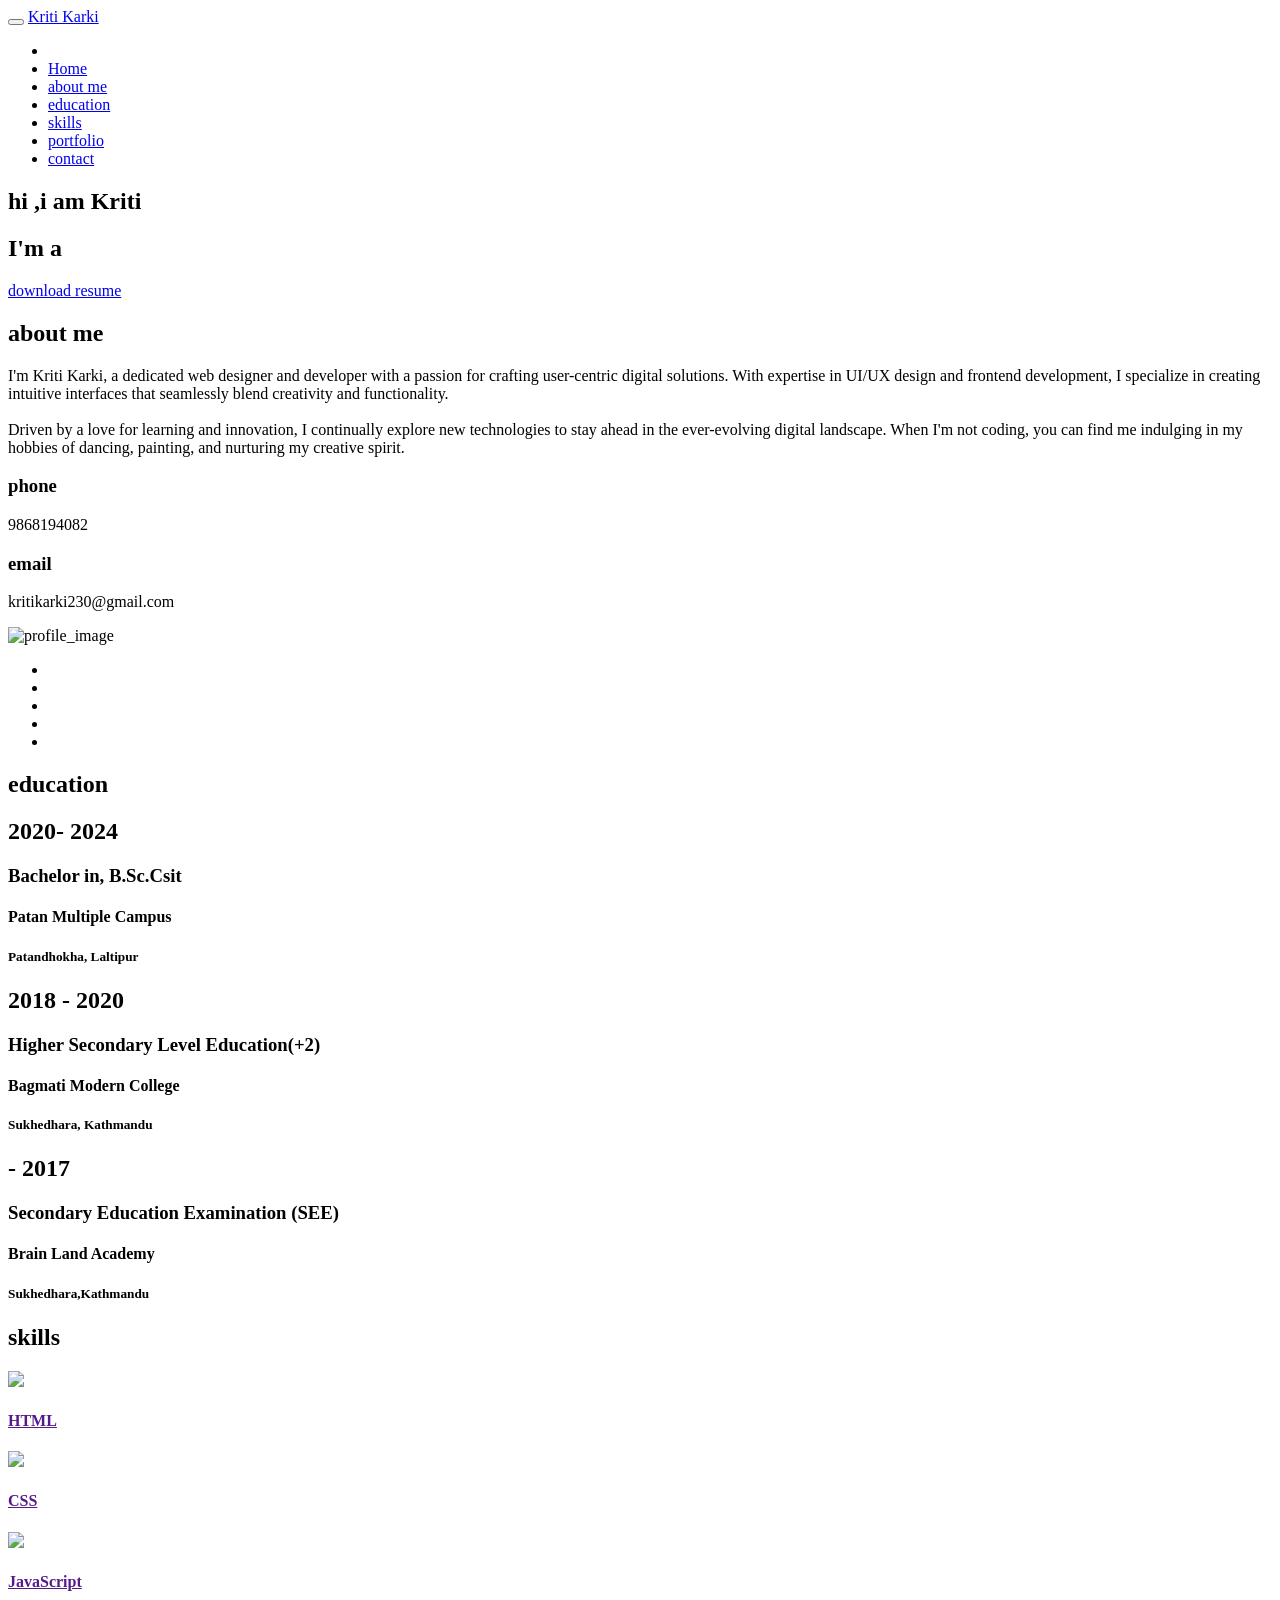
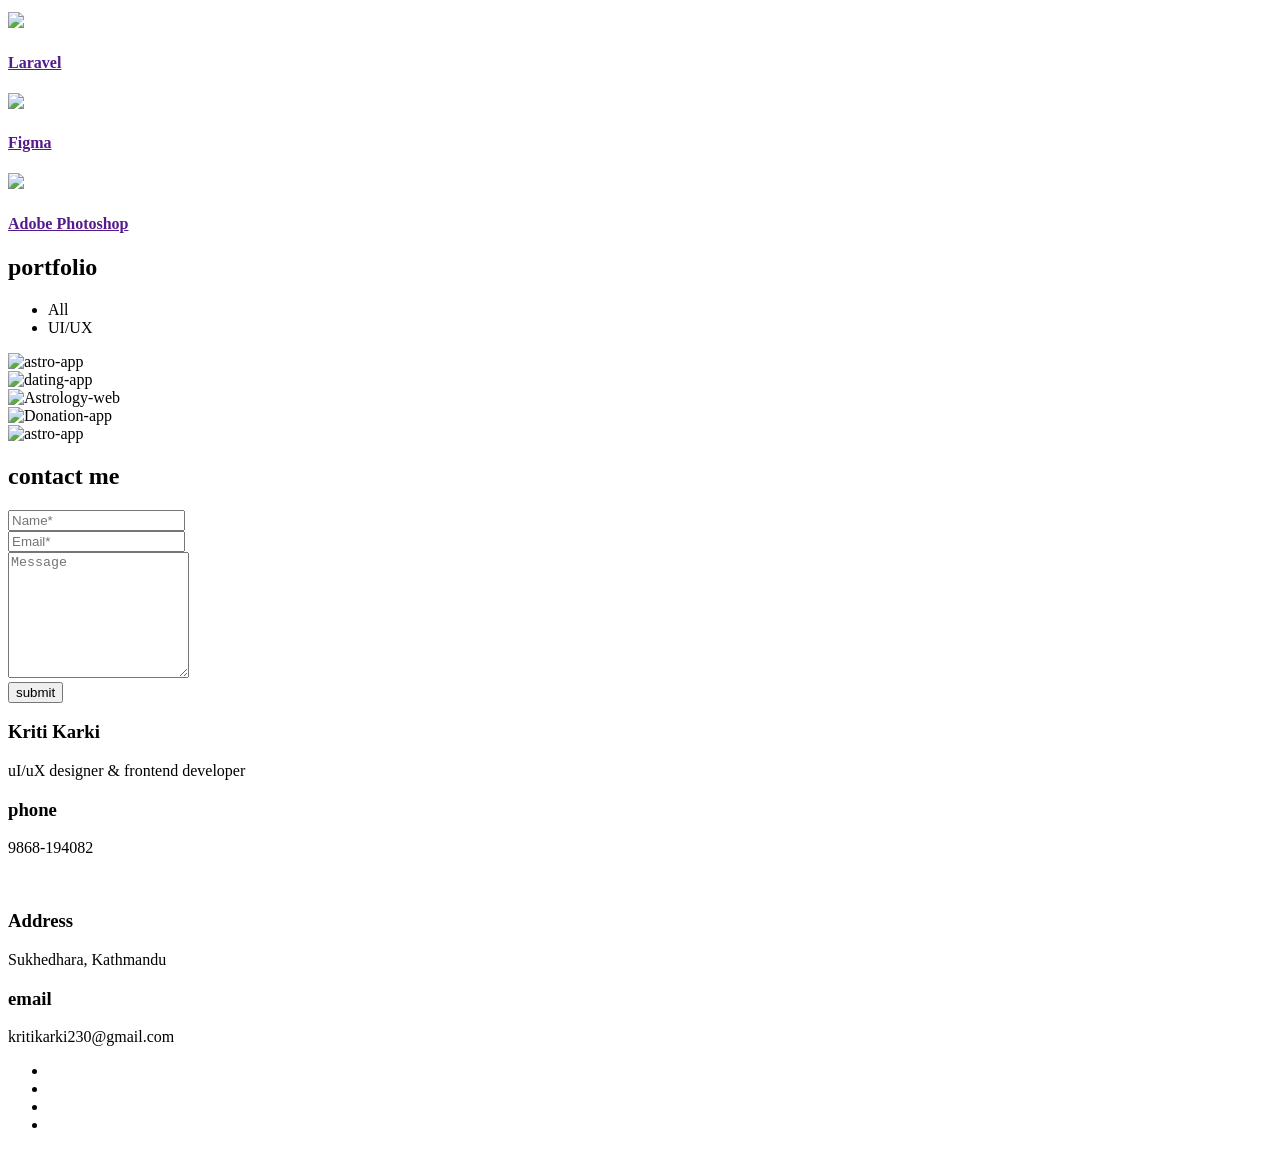
==== index.html @ 60976099 "resume changed" ====
<!doctype html>
<html class="no-js" lang="en">

    <head>
        <!-- meta data -->
        <meta charset="utf-8">
        <meta http-equiv="X-UA-Compatible" content="IE=edge">
        <meta name="viewport" content="width=device-width, initial-scale=1">
        <!-- The above 3 meta tags *must* come first in the head; any other head content must come *after* these tags -->

        <!--font-family-->
		<link href="https://fonts.googleapis.com/css?family=Poppins:100,200,300,400,500,600,700,800,900&amp;subset=devanagari,latin-ext" rel="stylesheet">
        
        <!-- title of site -->
        <title>Porfolio-Kriti</title>

       
        <!--font-awesome.min.css-->
        <link rel="stylesheet" href="assets/css/font-awesome.min.css">

		<!--flat icon css-->
		<link rel="stylesheet" href="assets/css/flaticon.css">

		<!--animate.css-->
        <link rel="stylesheet" href="assets/css/animate.css">

        <!--owl.carousel.css-->
        <link rel="stylesheet" href="assets/css/owl.carousel.min.css">
		<link rel="stylesheet" href="assets/css/owl.theme.default.min.css">
		
        <!--bootstrap.min.css-->
        <link rel="stylesheet" href="assets/css/bootstrap.min.css">
		
		<!-- bootsnav -->
		<link rel="stylesheet" href="assets/css/bootsnav.css" >	
        
        <!--style.css-->
        <link rel="stylesheet" href="assets/css/style.css">
        
        <!--responsive.css-->
        <link rel="stylesheet" href="assets/css/responsive.css">

		<!--lightbox.min.css-->
		<link href="lib/lightbox/css/lightbox.min.css" rel="stylesheet">

		 <!-- Vendor CSS Files -->
		 <link href="assets/vendor/bootstrap/css/bootstrap.min.css" rel="stylesheet">
		 <link href="assets/vendor/bootstrap-icons/bootstrap-icons.css" rel="stylesheet">
		 <link href="assets/vendor/boxicons/css/boxicons.min.css" rel="stylesheet">
		 <link href="assets/vendor/glightbox/css/glightbox.min.css" rel="stylesheet">
		 <link href="assets/vendor/remixicon/remixicon.css" rel="stylesheet">
		 <link href="assets/vendor/swiper/swiper-bundle.min.css" rel="stylesheet">
        
        <!-- HTML5 shim and Respond.js for IE8 support of HTML5 elements and media queries -->
        <!-- WARNING: Respond.js doesn't work if you view the page via file:// -->
		
        <!--[if lt IE 9]>
			<script src="https://oss.maxcdn.com/html5shiv/3.7.3/html5shiv.min.js"></script>
			<script src="https://oss.maxcdn.com/respond/1.4.2/respond.min.js"></script>
        <![endif]-->

    </head>
	
	<body>
		<!--[if lte IE 9]>
            <p class="browserupgrade">You are using an <strong>outdated</strong> browser. Please <a href="https://browsehappy.com/">upgrade your browser</a> to improve your experience and security.</p>
        <![endif]-->
		
		
		<!-- top-area Start -->
		<header class="top-area">
			<div class="header-area">
				<!-- Start Navigation -->
			    <nav class="navbar navbar-default bootsnav navbar-fixed dark no-background">

			        <div class="container">

			            <!-- Start Header Navigation -->
			            <div class="navbar-header">
			                <button type="button" class="navbar-toggle" data-toggle="collapse" data-target="#navbar-menu">
			                    <i class="fa fa-bars"></i>
			                </button>
			                <a class="navbar-brand" href="index.html">Kriti Karki</a>
			            </div><!--/.navbar-header-->
			            <!-- End Header Navigation -->

			            <!-- Collect the nav links, forms, and other content for toggling -->
			            <div class="collapse navbar-collapse menu-ui-design" id="navbar-menu">
			                <ul class="nav navbar-nav navbar-right" data-in="fadeInDown" data-out="fadeOutUp">
			                <li class=" smooth-menu active"></li>
								<li class=" smooth-menu"><a href="#welcome-hero">Home</a></li>
								<li class=" smooth-menu"><a href="#about">about me</a></li>
			                    <li class=" smooth-menu"><a href="#education">education</a></li>
			                   <li class="smooth-menu"><a href="#skills">skills</a></li> 
			                    <li class="smooth-menu"><a href="#portfolio">portfolio</a></li>
			                    <li class="smooth-menu"><a href="#contact">contact</a></li>
			                </ul><!--/.nav -->
			            </div><!-- /.navbar-collapse -->
			        </div><!--/.container-->
			    </nav><!--/nav-->
			    <!-- End Navigation -->
			</div><!--/.header-area-->

		    <div class="clearfix"></div>

		</header><!-- /.top-area-->
		<!-- top-area End -->
	
		<!--welcome-hero start -->
		<section id="welcome-hero" class="welcome-hero">
			<div class="container">
				<div class="row">
					<div class="col-md-12 text-right">
						<div class="header-text">
							<h1>hi ,i am Kriti </h1>
							<h2>I'm a <span class="multiText"></span></h2>
							<a href="assets/download/Kriti CV-DM.pdf" download>download resume</a>
						</div><!--/.header-text-->
					</div><!--/.col-->
				</div><!-- /.row-->
			</div><!-- /.container-->

		</section><!--/.welcome-hero-->
		<!--welcome-hero end -->

		<!--about start -->
		<section id="about" class="about">
			<div class="section-heading text-center">
				<h2>about me</h2>
			</div>
			<div class="container">
				<div class="about-content">
					<div class="row">
						<div class="col-sm-6">
							<div class="single-about-txt">
								<p>
									I'm Kriti Karki, a dedicated web designer and developer with a passion for crafting user-centric digital solutions. With expertise in UI/UX design and frontend development, I specialize in creating intuitive interfaces that seamlessly blend creativity and functionality.<br><br>
									
									Driven by a love for learning and innovation, I continually explore new technologies to stay ahead in the ever-evolving digital landscape. When I'm not coding, you can find me indulging in my hobbies of dancing, painting, and nurturing my creative spirit.<br>
																		
									</p>
																		
								<div class="row">
									<div class="col-sm-4">
										<div class="single-about-add-info">
											<h3>phone</h3>
											<p>9868194082</p>
										</div>
									</div>
									<div class="col-sm-4">
										<div class="single-about-add-info">
											<h3>email</h3>
											<p>kritikarki230@gmail.com</p>
										</div>
									</div>
								</div>
							</div>
						</div>
						<div class="col-sm-offset-1 col-sm-5">
							<div class="single-about-img">
								<img src="assets/images/about/me.jpeg" alt="profile_image">
								<div class="about-list-icon">
									<ul>
										<li>
											<a href="https://www.facebook.com/kriti.karke200" target="_blank">
												<i  class="fa fa-facebook" aria-hidden="true"></i>
											</a>
										</li><!-- / li -->
										
										<li>
											<a href="https://twitter.com/karki14_kriti" target="_blank">
												<i  class="fa fa-twitter" aria-hidden="true"></i>
											</a>
											
										</li><!-- / li -->
										<li>
											<a href="https://www.linkedin.com/in/kriti-karki-2361191ab/" target="_blank">
												<i  class="fa fa-linkedin" aria-hidden="true"></i>
											</a>
										</li><!-- / li -->
										<li>
											<a href="https://www.instagram.com/kritikarki_/" target="_blank">
												<i  class="fa fa-instagram" aria-hidden="true"></i>
											</a>
										</li><!-- / li -->
										<li>
											<a href="https://github.com/kitto2" target="_blank">
												<i  class="fa fa-github" aria-hidden="true"></i>
											</a>
										</li><!-- / li -->
										
										
									</ul><!-- / ul -->
								</div><!-- /.about-list-icon -->

							</div>

						</div>
					</div>
				</div>
			</div>
		</section><!--/.about-->
		<!--about end -->
		
		<!--education start -->
		<section id="education" class="education">
			<div class="section-heading text-center">
				<h2>education</h2>
			</div>
			<div class="container">
				<div class="education-horizontal-timeline">
					<div class="row">
						<div class="col-sm-4">
							<div class="single-horizontal-timeline">
								<div class="experience-time">
									<h2> 2020- 2024</h2>
									<h3>Bachelor in, B.Sc.Csit</h3>
								</div><!--/.experience-time-->
								<div class="timeline-horizontal-border">
									<i class="fa fa-circle" aria-hidden="true"></i>
									<span class="single-timeline-horizontal"></span>
								</div>
								<div class="timeline">
									<div class="timeline-content">
										<h4 class="title">
											Patan Multiple Campus
										</h4>
										<h5>Patandhokha, Laltipur</h5>
									</div><!--/.timeline-content-->
								</div><!--/.timeline-->
							</div>
						</div>
						<div class="col-sm-4">
							<div class="single-horizontal-timeline">
								<div class="experience-time">
									<h2>2018 - 2020</h2>
									<h3>Higher Secondary Level Education(+2)</h3>
								</div><!--/.experience-time-->
								<div class="timeline-horizontal-border">
									<i class="fa fa-circle" aria-hidden="true"></i>
									<span class="single-timeline-horizontal"></span>
								</div>
								<div class="timeline">
									<div class="timeline-content">
										<h4 class="title">
											Bagmati Modern College
										</h4>
										<h5>Sukhedhara, Kathmandu</h5>
									</div><!--/.timeline-content-->
								</div><!--/.timeline-->
							</div>
						</div>
						<div class="col-sm-4">
							<div class="single-horizontal-timeline">
								<div class="experience-time">
									<h2>- 2017</h2>
									<h3>Secondary Education Examination (SEE)</h3>
								</div><!--/.experience-time-->
								<div class="timeline-horizontal-border">
									<i class="fa fa-circle" aria-hidden="true"></i>
									<span class="single-timeline-horizontal spacial-horizontal-line
									"></span>
								</div>
								<div class="timeline">
									<div class="timeline-content">
										<h4 class="title">
											Brain Land Academy
										</h4>
										<h5>Sukhedhara,Kathmandu</h5>
									</div><!--/.timeline-content-->
								</div><!--/.timeline-->
							</div>
						</div>
					</div>
				</div>
			</div>

		</section><!--/.education-->
		<!--education end -->
		
		<!-- ======= Skills Section ======= -->
		<section id="skills" class="skills">
			<div class="skill-content">
				<div class="section-heading text-center">
					<h2>skills</h2>
				</div>
				<div class="container">
					<div class="row">
						<div class="col-lg-4 col-md-6 d-flex align-items-stretch">
							<div class="icon-box">
							  <div class="icon"><i><img src="assets/images/skills/html.svg"></i></div>
							  <h4><a href="">HTML</a></h4>
							</div>
						  </div>

						  <div class="col-lg-4 col-md-6 d-flex align-items-stretch mt-4 mt-md-0">
							<div class="icon-box">
							  <div class="icon"><i><img src="assets/images/skills/css.svg"></i></div>
							  <h4><a href="">CSS</a></h4>
							</div>
						  </div>
				  
						  <div class="col-lg-4 col-md-6 d-flex align-items-stretch mt-4 mt-lg-0">
							<div class="icon-box">
							  <div class="icon"><i><img src="assets/images/skills/javascript.jpg"></i></div>
							  <h4><a href="">JavaScript</a></h4>
							</div>
						  </div>
				  
						  <div class="col-lg-4 col-md-6 d-flex align-items-stretch mt-4">
							<div class="icon-box">
							  <div class="icon"><i><img src="assets/images/skills/laravel.svg"></i></div>
							  <h4><a href="">Laravel</a></h4>
							</div>
						  </div>
				  
						  <div class="col-lg-4 col-md-6 d-flex align-items-stretch mt-4">
							<div class="icon-box">
							  <div class="icon"><i><img src="assets/images/skills/figma.svg"></i></div>
							  <h4><a href="">Figma</a></h4>
							</div>
						  </div>
				  
						  <div class="col-lg-4 col-md-6 d-flex align-items-stretch mt-4">
							<div class="icon-box">
							  <div class="icon"><i><img src="assets/images/skills/photoshop.svg"></i></div>
							  <h4><a href="">Adobe Photoshop</a></h4>
							</div>
						  </div>
					</div>
				</div>
			</div>
		</section> <!-- End Skills Section -->

	<!--portfolio start just try-->
	<section id="portfolio" class="portfolio">
		<div class="portfolio" id="portfolio">
			<div class="section-heading text-center">
				<h2>portfolio</h2>
			</div>
			<div class="container">
				<div class="portfolio-content" >
					<div class="row">
						<div class="col-4">
							<ul id="portfolio-filter">
								<li data-filter="*" class="filter-active">All</li>
								<li data-filter=".filter-1">UI/UX</li>
								<!--<li data-filter=".filter-2">Laravel</li>-->
							</ul>
						</div>	
				</div>
				
				<div class="row g-4 portfolio-container wow fadeInUp" data-wow-delay="0.1s" >

					<div class="col-lg-4 col-md-6 col-sm-12 portfolio-item filter-1 wow fadeInUp" data-wow-delay="0.4s">
						<div class="portfolio-image ">
							<img class="img-fluid" src="assets/images/portfolio/app-design/brandonnect/Cover.png" alt="astro-app">
							<div class="portfolio-btn">
								<a class="btn btn-lg-square btn-outline-secondary border-2 mx-1" href="brandconnect.html" ><i class="fa fa-eye"></i></a>
								<a  href="assets/images/portfolio/app-design/astro/splah.png" data-lightbox="realstate"></a>
								<a  href="assets/images/portfolio/app-design/astro/onboard.png" data-lightbox="realstate"></a>
								<a  href="assets/images/portfolio/app-design/astro/Profile setup-4.png" data-lightbox="realstate"></a>
								<a  href="assets/images/portfolio/app-design/astro/home tab.png" data-lightbox="realstate"></a>
								<a  href="assets/images/portfolio/app-design/astro/zodiac horoscope.png" data-lightbox="realstate"></a>
								<a  href="assets/images/portfolio/app-design/astro/Calender.png" data-lightbox="realstate"></a>
								<a  href="assets/images/portfolio/app-design/astro/Calender-detail.png" data-lightbox="realstate"></a>
								<a  href="assets/images/portfolio/app-design/astro/Panchang.png" data-lightbox="realstate"></a>
								<!--<a class="btn btn-lg-square btn-outline-secondary border-2 mx-1" href="https://www.figma.com/proto/j9XN8cm03V19oBM96EqGcS/astrological-app?page-id=2%3A14&node-id=2-33&viewport=375%2C357%2C0.21&t=ZEq2UW6I7ojwJXKE-1&scaling=scale-down&content-scaling=fixed&starting-point-node-id=2%3A33" target="_blank"><i class="fa fa-link"></i></a>-->
							</div>
						</div>
                    </div>
				
					<div class="col-lg-4 col-md-6 col-sm-12 portfolio-item filter-1 wow fadeInUp" data-wow-delay="0.4s">
						<div class="portfolio-image ">
							<img class="img-fluid" src="assets/images/portfolio/app-design/dating app/cover1png.png" alt="dating-app">
							<div class="portfolio-btn">
								<a class="btn btn-lg-square btn-outline-secondary border-2 mx-1" href="datingapp.html"><i class="fa fa-eye"></i></a>
								<a  href="assets/images/portfolio/app-design/dating app/Splash screen.png" data-lightbox="realstate"></a>
								<a  href="assets/images/portfolio/app-design/dating app/Login screen.png" data-lightbox="realstate"></a>
								<a  href="assets/images/portfolio/app-design/dating app/Sign up screen.png" data-lightbox="realstate"></a>
								<a  href="assets/images/portfolio/app-design/dating app/Profile setup-1.png" data-lightbox="realstate"></a>
								<a  href="assets/images/portfolio/app-design/dating app/Profile setup-2.png" data-lightbox="realstate"></a>
								<a  href="assets/images/portfolio/app-design/dating app/Profile setup-3.png.png" data-lightbox="realstate"></a>
								<a  href="assets/images/portfolio/app-design/dating app/browsing tab.jpg" data-lightbox="realstate"></a>
								<a  href="assets/images/portfolio/app-design/dating app/Chat screen-keyboard.png" data-lightbox="realstate"></a>
								<!--<a class="btn btn-lg-square btn-outline-secondary border-2 mx-1" href="https://www.figma.com/proto/TYTRnKd5uTjmKdPskWGAf4/Dating-app?page-id=28%3A238&node-id=311-2143&viewport=-941%2C502%2C0.15&t=Rq4NddXMnp4YpUAz-1&scaling=contain&content-scaling=fixed" target="_blank"><i class="fa fa-link"></i></a>-->
							</div>
						</div>
                    </div>


					<div class="col-lg-4 col-md-6 col-sm-12 portfolio-item filter-1 wow fadeInUp" data-wow-delay="0.4s">
						<div class="portfolio-image ">
							<img class="img-fluid" src="assets/images/portfolio/web-design/portfolio-lists/Untitled design (1).png" alt="Astrology-web">
							<div class="portfolio-btn">
								<a class="btn btn-lg-square btn-outline-secondary border-2 mx-1" href="project.html" ><i class="fa fa-eye"></i></a>
								<a  href="assets/images/portfolio/web-design/portfolio-lists/landing page.png" data-lightbox="Astrology-web"></a>
								<a  href="assets/images/portfolio/web-design/portfolio-lists/Horoscope-page-2.png" data-lightbox="Astrology-web"></a>
								<a  href="assets/images/portfolio/web-design/portfolio-lists/services.png" data-lightbox="Astrology-web"></a>
								<a  href="assets/images/portfolio/web-design/portfolio-lists/shop page.png" data-lightbox="Astrology-web"></a>
								<a  href="assets/images/portfolio/web-design/portfolio-lists/Product page.png" data-lightbox="Astrology-web"></a>
								<a  href="assets/images/portfolio/web-design/portfolio-lists/Cart Page.png" data-lightbox="Astrology-web"></a>
								<a  href="assets/images/portfolio/web-design/portfolio-lists/Blogs.png" data-lightbox="Astrology-web"></a>
								<a  href="assets/images/portfolio/web-design/portfolio-lists/News.png" data-lightbox="Astrology-web"></a>
								<!--<a class="btn btn-lg-square btn-outline-secondary border-2 mx-1" href="https://www.figma.com/proto/hg9RDdio9NRvfaBPPbGXGD/Jyotish-Punja?page-id=0%3A1&node-id=1212-2403&viewport=955%2C260%2C0.08&t=8Anp4HMqwHUhiCMI-1&scaling=contain&content-scaling=fixed&starting-point-node-id=1212%3A2403" target="_blank"><i class="fa fa-link"></i></a>-->
							</div>
						</div>
                    </div>
					

                    <div class="col-lg-4 col-md-6 col-sm-12 portfolio-item filter-1 wow fadeInUp" data-wow-delay="0.2s">
                        <div class="portfolio-image ">
							<img class="img-fluid" src="assets/images/portfolio/app-design/donorconect/donorconnect.jpg" alt="Donation-app">
							<div class="portfolio-btn">
								<a class="btn btn-lg-square btn-outline-secondary border-2 mx-1" href="donorconnect.html" ><i class="fa fa-eye"></i></a>
								<a  href="assets/images/portfolio/app-design/donorconect/Homepage.jpg" data-lightbox="donorconnect"></a>
								<a  href="assets/images/portfolio/app-design/donorconect/post-view.jpg" data-lightbox="donorconnect"></a>
								<a  href="assets/images/portfolio/app-design/donorconect/post details-section.jpg" data-lightbox="donorconnect"></a>
								<a  href="assets/images/portfolio/app-design/donorconect/profile.jpg" data-lightbox="donorconnect"></a>
								<a  href="assets/images/portfolio/app-design/donorconect/Qr section.jpg" data-lightbox="donorconnect"></a>
								<!--<a class="btn btn-lg-square btn-outline-secondary border-2 mx-1" href="https://www.figma.com/file/ahgLdkXo7X4mBP9PGPaMhp/DonorConnect?type=design&node-id=0-1&mode=design&t=Ic9euc0ISL42uBHk-0" target="_blank"><i class="fa fa-link"></i></a>-->
							</div>
						</div>
                    </div>



					<div class="col-lg-4 col-md-6 col-sm-12 portfolio-item filter-1 wow fadeInUp" data-wow-delay="0.4s">
						<div class="portfolio-image ">
							<img class="img-fluid" src="assets/images/portfolio/app-design/fms/cover.png" alt="astro-app">
							<div class="portfolio-btn">
								<a class="btn btn-lg-square btn-outline-secondary border-2 mx-1" href="fms.html" ><i class="fa fa-eye"></i></a>
								<a  href="assets/images/portfolio/app-design/fms/Login (admin).png" data-lightbox="realstate"></a>
								<a  href="assets/images/portfolio/app-design/fms/dashboard-loan(if).png" data-lightbox="realstate"></a>
								<a  href="assets/images/portfolio/app-design/fms/Document type(Pers).png" data-lightbox="realstate"></a>
								<a  href="assets/images/portfolio/app-design/fms/Loans.png" data-lightbox="realstate"></a>
								<a  href="assets/images/portfolio/app-design/fms/Statement.png" data-lightbox="realstate"></a>
								<a  href="assets/images/portfolio/app-design/fms/Transaction.png" data-lightbox="realstate"></a>
								<a  href="assets/images/portfolio/app-design/fms/User.png" data-lightbox="realstate"></a>
								<a  href="assets/images/portfolio/app-design/fms/Add Deposit plan.png" data-lightbox="realstate"></a>
								<!--<a class="btn btn-lg-square btn-outline-secondary border-2 mx-1" href="https://www.figma.com/proto/n2cMA86vdFMVMMskpuZdwx/FMS-COl?page-id=0%3A1&node-id=1-5461&viewport=2354%2C-1125%2C0.07&t=qCT6soj7TDg4FgXU-1&scaling=min-zoom&content-scaling=fixed&starting-point-node-id=1%3A5461" target="_blank"><i class="fa fa-link"></i></a>-->
							</div>
						</div>
                    </div>

                

				
                <!--   <div class="col-lg-4 col-md-6 col-sm-12 portfolio-item filter-2 wow fadeInUp mt-4" data-wow-delay="0.6s">
						<div class="portfolio-image ">
							<img class="img-fluid" src="assets/images/portfolio/app-design/donorconect/donor-connect.jpg" alt="">
							<div class="portfolio-btn">
								<a class="btn btn-lg-square btn-outline-secondary border-2 mx-1" href="assets/images/portfolio/app-design/donorconect/donor-connect.jpg" data-lightbox="donor-connect"><i class="fa fa-eye"></i></a>
								<a class="btn btn-lg-square btn-outline-secondary border-2 mx-1" href="" target="_blank"><i class="fa fa-link"></i></a>
							</div>
						</div>
                    </div>  -->
                 
                </div>


			</div>
		</div>
	</section>
	<!-- Portfolio End just try -->



		<!--contact start -->
		<section id="contact" class="contact">
			<div class="section-heading text-center">
				<h2>contact me</h2>
			</div>
			<div class="container">
				<div class="contact-content">
					<div class="row">
						<div class="col-md-offset-1 col-md-5 col-sm-6">
							<div class="single-contact-box">
								<div class="contact-form">
									<form action="https://api.web3forms.com/submit" method="POST">
										<div class="row">
											<input type="hidden" name="access_key" value="26706d6d-0d0f-483e-8d2b-364f5d71d2e5">
											<div class="col-sm-6 col-xs-12">
												<div class="form-group">
												  <input type="text" class="form-control" id="name" placeholder="Name*" name="name">
												</div><!--/.form-group-->
											</div><!--/.col-->
											<div class="col-sm-6 col-xs-12">
												<div class="form-group">
													<input type="email" class="form-control" id="email" placeholder="Email*" name="email" required>
												</div><!--/.form-group-->
											</div><!--/.col-->
										</div><!--/.row-->
										<div class="row">
											<div class="col-sm-12">
												<div class="form-group">
													<textarea  class="form-control" rows="8" id="comment" placeholder="Message" name="message" required ></textarea>
												</div><!--/.form-group-->
											</div><!--/.col-->
										</div><!--/.row-->
										<div class="row">
											<div class="col-sm-12">
												<div class="single-contact-btn">
													<button type="submit">submit</button>
												</div><!--/.single-single-contact-btn-->
											</div><!--/.col-->
										</div><!--/.row-->
									</form><!--/form-->
								</div><!--/.contact-form-->
							</div><!--/.single-contact-box-->
						</div><!--/.col-->
						<div class="col-md-offset-1 col-md-5 col-sm-6">
							<div class="single-contact-box">
								<div class="contact-adress">
									<div class="contact-add-head">
										<h3>Kriti Karki</h3>
										<p>uI/uX designer & frontend developer</p>
									</div>
									<div class="contact-add-info">
										<div class="single-contact-add-info">
											<h3>phone</h3>
											<p>9868-194082</p><br>
											<h3>Address</h3>
											<p>Sukhedhara, Kathmandu</p>
										</div>
										<div class="single-contact-add-info">
											<h3>email</h3>
											<p>kritikarki230@gmail.com</p>
										</div>
									</div>
								</div><!--/.contact-adress-->
								<div class="hm-foot-icon">
									<ul>
										<li><a href="https://www.facebook.com/kriti.karke200" target="_blank"><i class="fa fa-facebook"></i></a></li><!--/li-->
										<li><a href="https://twitter.com/karki14_kriti" target="_blank"><i class="fa fa-twitter"></i></a></li><!--/li-->
										<li><a href="https://www.linkedin.com/in/kriti-karki-2361191ab/" target="_blank"><i class="fa fa-linkedin"></i></a></li><!--/li-->
										<li><a href="https://www.instagram.com/kritikarki_/" target="_blank"><i class="fa fa-instagram"></i></a></li><!--/li-->
									</ul><!--/ul-->
								</div><!--/.hm-foot-icon-->
							</div><!--/.single-contact-box-->
						</div><!--/.col-->
					</div><!--/.row-->
				</div><!--/.contact-content-->
			</div><!--/.container-->

		</section><!--/.contact-->
		<!--contact end -->

			<div id="scroll-Top">
				<div class="return-to-top">
					<i class="fa fa-angle-up " id="scroll-top" ></i>
				</div>
				
			</div><!--/.scroll-Top-->

		<script src="assets/js/jquery.js"></script>
        
        <!--modernizr.min.js-->
        <script src="https://cdnjs.cloudflare.com/ajax/libs/modernizr/2.8.3/modernizr.min.js"></script>
		
		<!--bootstrap.min.js-->
        <script src="assets/js/bootstrap.min.js"></script>
		
		<!-- bootsnav js -->
		<script src="assets/js/bootsnav.js"></script>
		
		<!-- jquery.sticky.js -->
		<script src="assets/js/jquery.sticky.js"></script>
		
		<!-- for progress bar start-->

		<!-- progressbar js -->
		<script src="assets/js/progressbar.js"></script>

		<!-- appear js -->
		<script src="assets/js/jquery.appear.js"></script>

		<!-- for progress bar end -->

		<!--owl.carousel.js-->
        <script src="assets/js/owl.carousel.min.js"></script>


		<script src="https://cdnjs.cloudflare.com/ajax/libs/jquery-easing/1.4.1/jquery.easing.min.js"></script>
		
        
        <!--Custom JS-->
        <script src="assets/js/custom.js"></script>

		<!-- JavaScript Libraries -->
		<script src="lib/isotope/isotope.pkgd.min.js"></script>
		<script src="lib/lightbox/js/lightbox.min.js"></script>
		<!--typejs libraries-->
		<script src="https://unpkg.com/typed.js@2.1.0/dist/typed.umd.js"></script>

		<!--send emai-->


    </body>
	
</html>
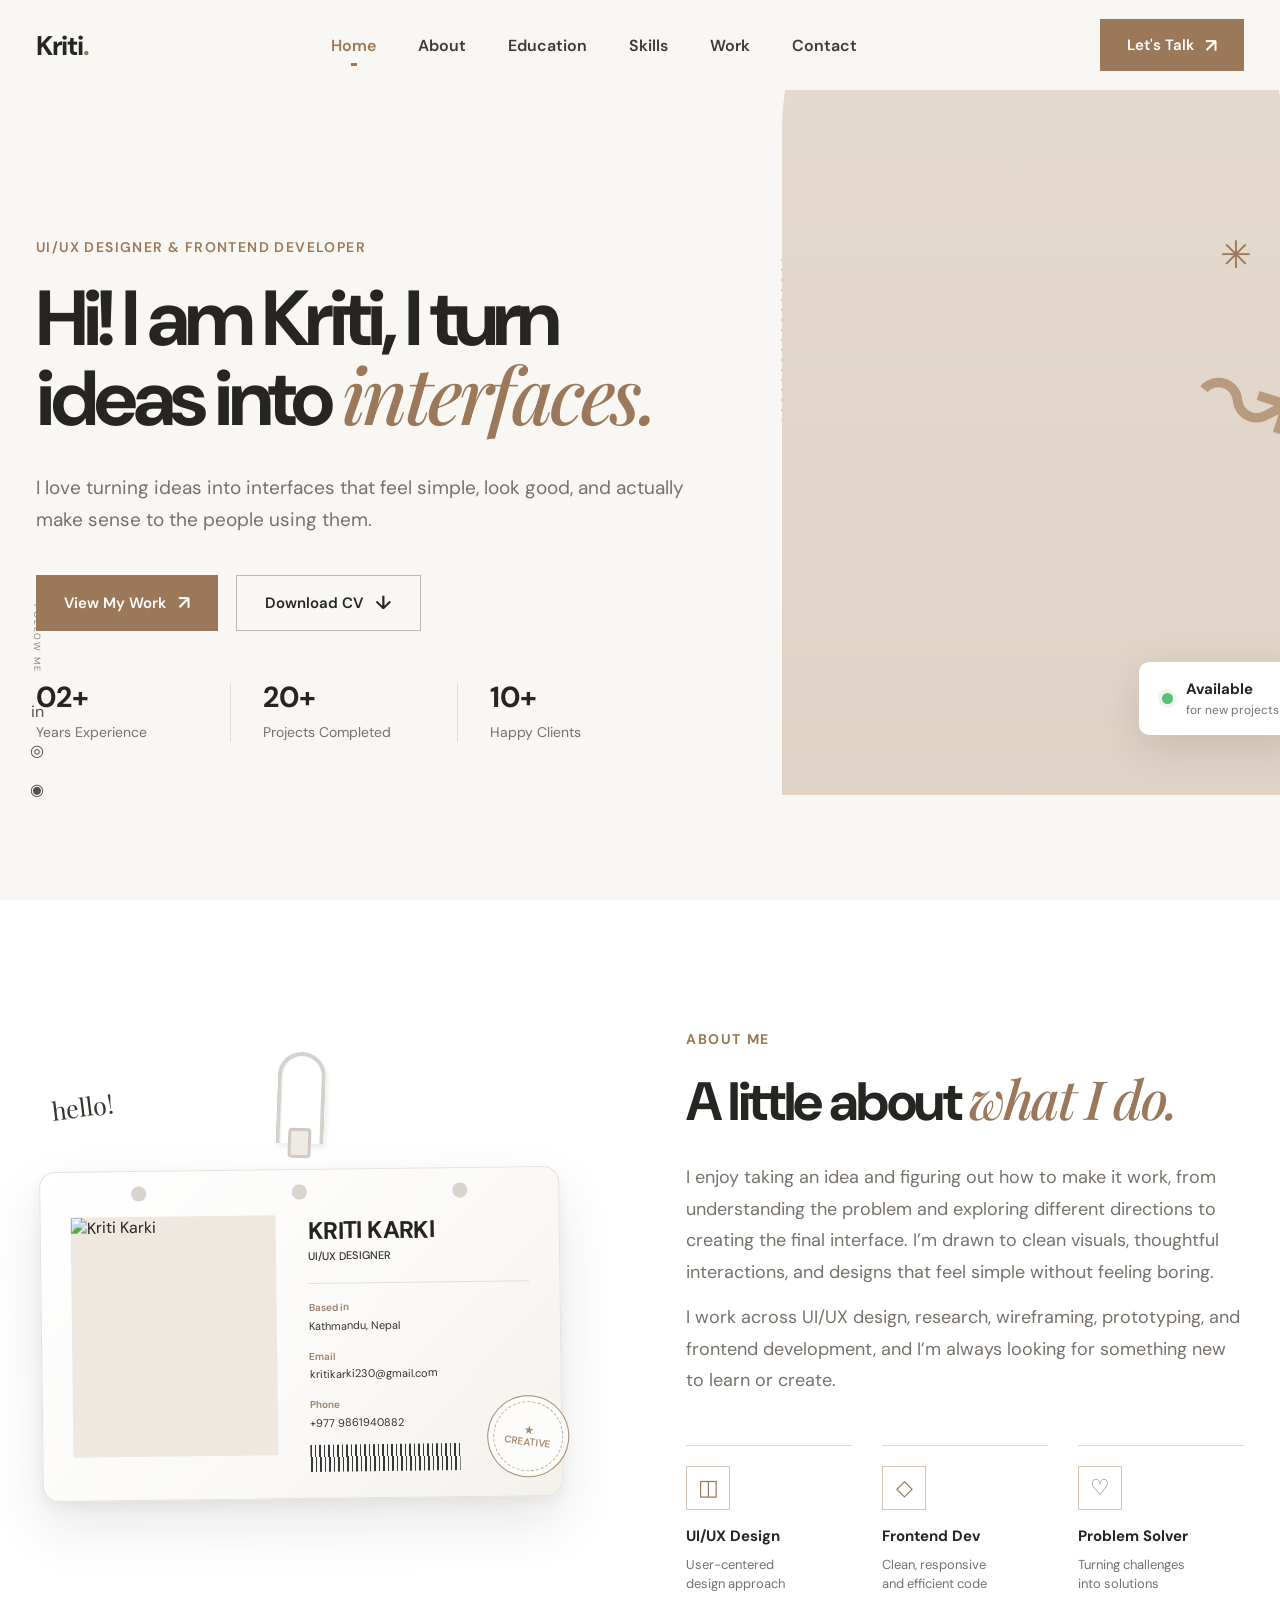
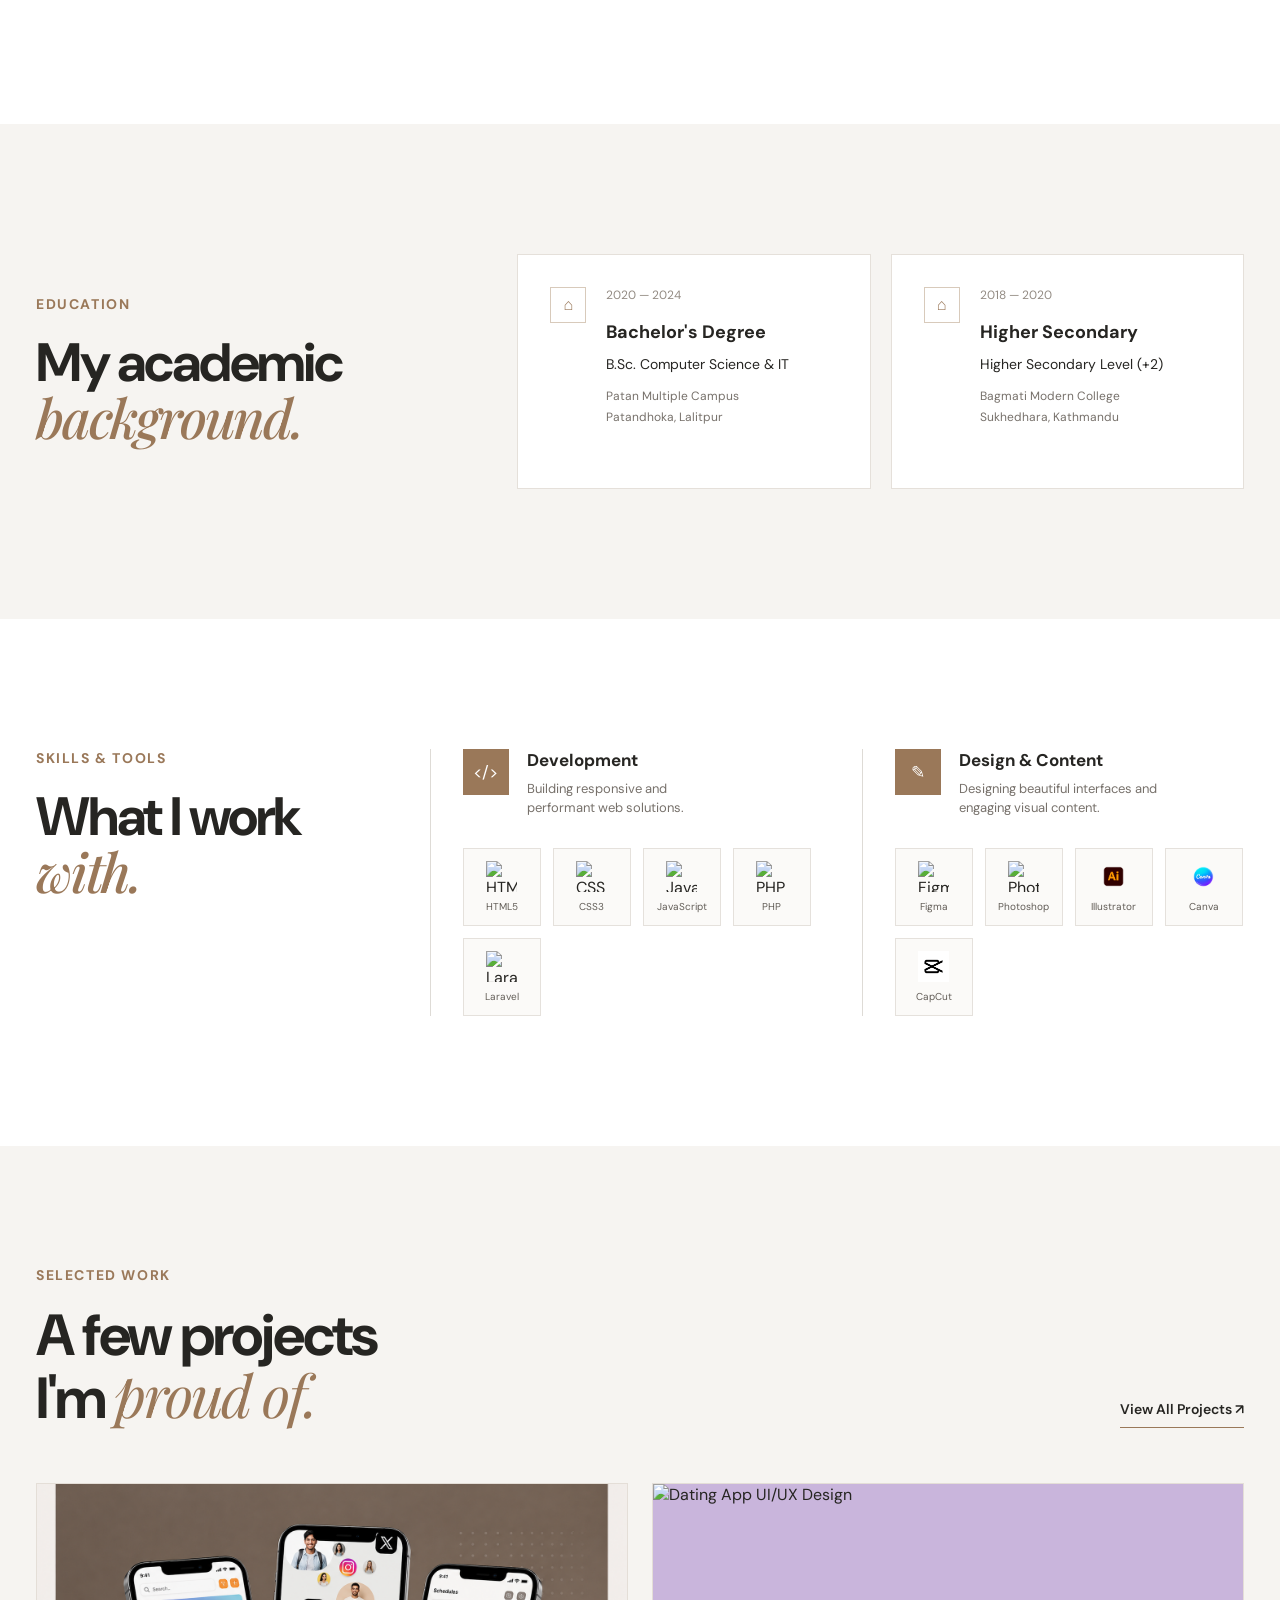
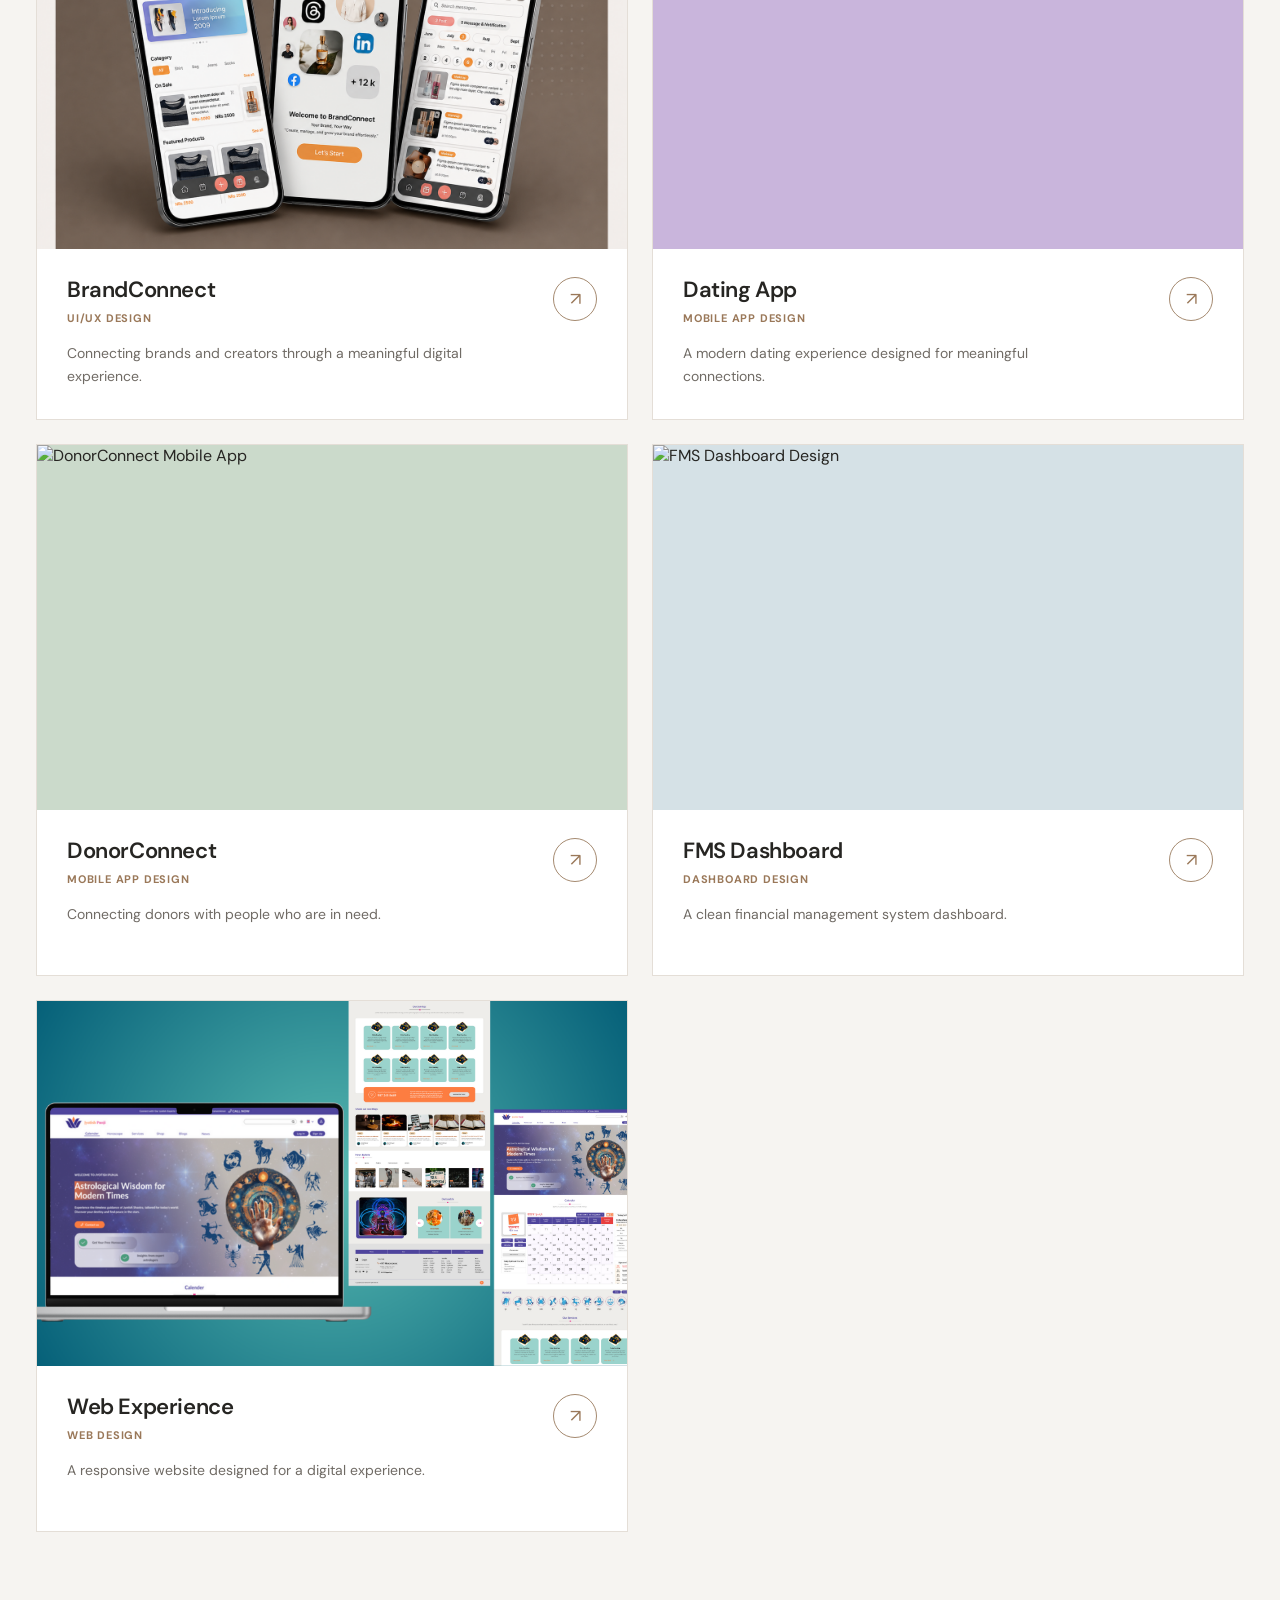
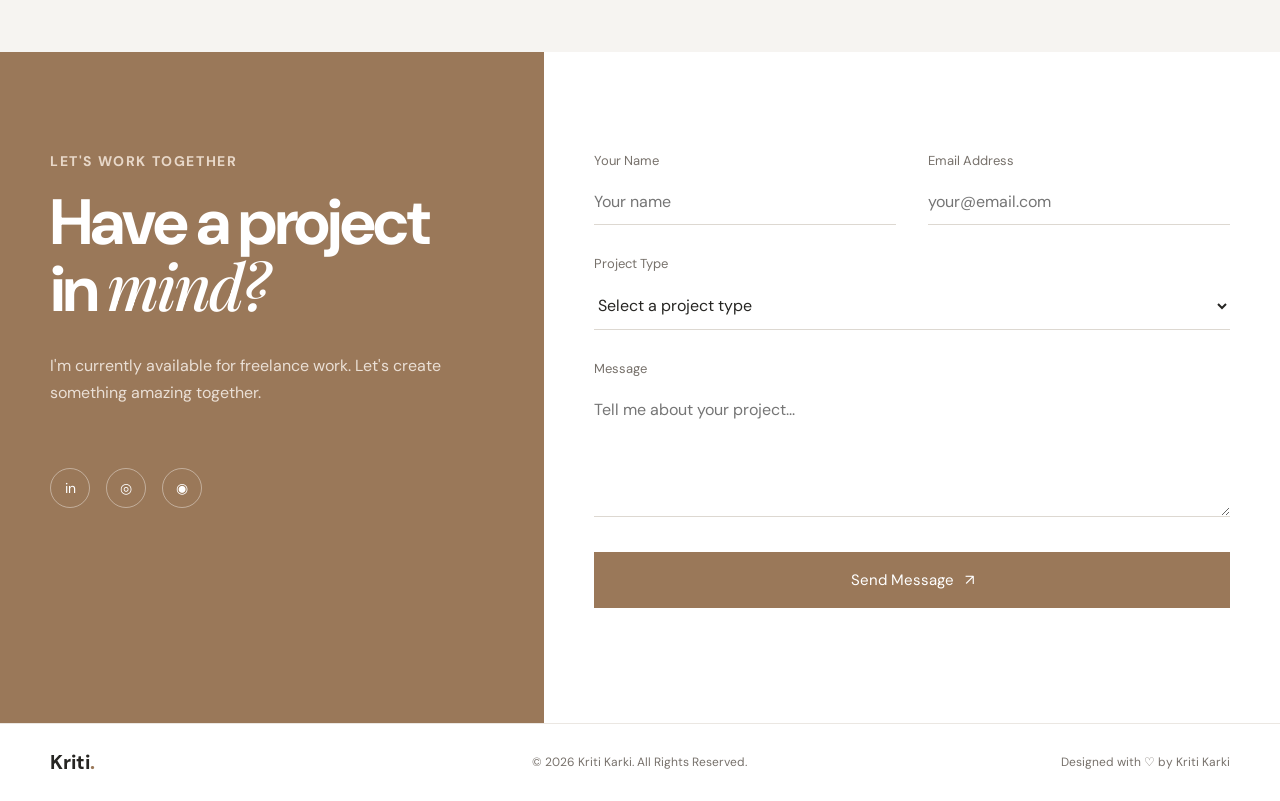
==== commit c4054467: "portfolio updated" ====
--- a/index.html
+++ b/index.html
@@ -1,601 +1,1243 @@
-<!doctype html>
-<html class="no-js" lang="en">
-
-    <head>
-        <!-- meta data -->
-        <meta charset="utf-8">
-        <meta http-equiv="X-UA-Compatible" content="IE=edge">
-        <meta name="viewport" content="width=device-width, initial-scale=1">
-        <!-- The above 3 meta tags *must* come first in the head; any other head content must come *after* these tags -->
-
-        <!--font-family-->
-		<link href="https://fonts.googleapis.com/css?family=Poppins:100,200,300,400,500,600,700,800,900&amp;subset=devanagari,latin-ext" rel="stylesheet">
-        
-        <!-- title of site -->
-        <title>Porfolio-Kriti</title>
-
-       
-        <!--font-awesome.min.css-->
-        <link rel="stylesheet" href="assets/css/font-awesome.min.css">
-
-		<!--flat icon css-->
-		<link rel="stylesheet" href="assets/css/flaticon.css">
-
-		<!--animate.css-->
-        <link rel="stylesheet" href="assets/css/animate.css">
-
-        <!--owl.carousel.css-->
-        <link rel="stylesheet" href="assets/css/owl.carousel.min.css">
-		<link rel="stylesheet" href="assets/css/owl.theme.default.min.css">
-		
-        <!--bootstrap.min.css-->
-        <link rel="stylesheet" href="assets/css/bootstrap.min.css">
-		
-		<!-- bootsnav -->
-		<link rel="stylesheet" href="assets/css/bootsnav.css" >	
-        
-        <!--style.css-->
-        <link rel="stylesheet" href="assets/css/style.css">
-        
-        <!--responsive.css-->
-        <link rel="stylesheet" href="assets/css/responsive.css">
-
-		<!--lightbox.min.css-->
-		<link href="lib/lightbox/css/lightbox.min.css" rel="stylesheet">
-
-		 <!-- Vendor CSS Files -->
-		 <link href="assets/vendor/bootstrap/css/bootstrap.min.css" rel="stylesheet">
-		 <link href="assets/vendor/bootstrap-icons/bootstrap-icons.css" rel="stylesheet">
-		 <link href="assets/vendor/boxicons/css/boxicons.min.css" rel="stylesheet">
-		 <link href="assets/vendor/glightbox/css/glightbox.min.css" rel="stylesheet">
-		 <link href="assets/vendor/remixicon/remixicon.css" rel="stylesheet">
-		 <link href="assets/vendor/swiper/swiper-bundle.min.css" rel="stylesheet">
-        
-        <!-- HTML5 shim and Respond.js for IE8 support of HTML5 elements and media queries -->
-        <!-- WARNING: Respond.js doesn't work if you view the page via file:// -->
-		
-        <!--[if lt IE 9]>
-			<script src="https://oss.maxcdn.com/html5shiv/3.7.3/html5shiv.min.js"></script>
-			<script src="https://oss.maxcdn.com/respond/1.4.2/respond.min.js"></script>
-        <![endif]-->
-
-    </head>
-	
-	<body>
-		<!--[if lte IE 9]>
-            <p class="browserupgrade">You are using an <strong>outdated</strong> browser. Please <a href="https://browsehappy.com/">upgrade your browser</a> to improve your experience and security.</p>
-        <![endif]-->
-		
-		
-		<!-- top-area Start -->
-		<header class="top-area">
-			<div class="header-area">
-				<!-- Start Navigation -->
-			    <nav class="navbar navbar-default bootsnav navbar-fixed dark no-background">
-
-			        <div class="container">
-
-			            <!-- Start Header Navigation -->
-			            <div class="navbar-header">
-			                <button type="button" class="navbar-toggle" data-toggle="collapse" data-target="#navbar-menu">
-			                    <i class="fa fa-bars"></i>
-			                </button>
-			                <a class="navbar-brand" href="index.html">Kriti Karki</a>
-			            </div><!--/.navbar-header-->
-			            <!-- End Header Navigation -->
-
-			            <!-- Collect the nav links, forms, and other content for toggling -->
-			            <div class="collapse navbar-collapse menu-ui-design" id="navbar-menu">
-			                <ul class="nav navbar-nav navbar-right" data-in="fadeInDown" data-out="fadeOutUp">
-			                <li class=" smooth-menu active"></li>
-								<li class=" smooth-menu"><a href="#welcome-hero">Home</a></li>
-								<li class=" smooth-menu"><a href="#about">about me</a></li>
-			                    <li class=" smooth-menu"><a href="#education">education</a></li>
-			                   <li class="smooth-menu"><a href="#skills">skills</a></li> 
-			                    <li class="smooth-menu"><a href="#portfolio">portfolio</a></li>
-			                    <li class="smooth-menu"><a href="#contact">contact</a></li>
-			                </ul><!--/.nav -->
-			            </div><!-- /.navbar-collapse -->
-			        </div><!--/.container-->
-			    </nav><!--/nav-->
-			    <!-- End Navigation -->
-			</div><!--/.header-area-->
-
-		    <div class="clearfix"></div>
-
-		</header><!-- /.top-area-->
-		<!-- top-area End -->
-	
-		<!--welcome-hero start -->
-		<section id="welcome-hero" class="welcome-hero">
-			<div class="container">
-				<div class="row">
-					<div class="col-md-12 text-right">
-						<div class="header-text">
-							<h1>hi ,i am Kriti </h1>
-							<h2>I'm a <span class="multiText"></span></h2>
-							<a href="assets/download/Kriti CV-DM.pdf" download>download resume</a>
-						</div><!--/.header-text-->
-					</div><!--/.col-->
-				</div><!-- /.row-->
-			</div><!-- /.container-->
-
-		</section><!--/.welcome-hero-->
-		<!--welcome-hero end -->
-
-		<!--about start -->
-		<section id="about" class="about">
-			<div class="section-heading text-center">
-				<h2>about me</h2>
-			</div>
-			<div class="container">
-				<div class="about-content">
-					<div class="row">
-						<div class="col-sm-6">
-							<div class="single-about-txt">
-								<p>
-									I'm Kriti Karki, a dedicated web designer and developer with a passion for crafting user-centric digital solutions. With expertise in UI/UX design and frontend development, I specialize in creating intuitive interfaces that seamlessly blend creativity and functionality.<br><br>
-									
-									Driven by a love for learning and innovation, I continually explore new technologies to stay ahead in the ever-evolving digital landscape. When I'm not coding, you can find me indulging in my hobbies of dancing, painting, and nurturing my creative spirit.<br>
-																		
-									</p>
-																		
-								<div class="row">
-									<div class="col-sm-4">
-										<div class="single-about-add-info">
-											<h3>phone</h3>
-											<p>9868194082</p>
-										</div>
-									</div>
-									<div class="col-sm-4">
-										<div class="single-about-add-info">
-											<h3>email</h3>
-											<p>kritikarki230@gmail.com</p>
-										</div>
-									</div>
-								</div>
-							</div>
-						</div>
-						<div class="col-sm-offset-1 col-sm-5">
-							<div class="single-about-img">
-								<img src="assets/images/about/me.jpeg" alt="profile_image">
-								<div class="about-list-icon">
-									<ul>
-										<li>
-											<a href="https://www.facebook.com/kriti.karke200" target="_blank">
-												<i  class="fa fa-facebook" aria-hidden="true"></i>
-											</a>
-										</li><!-- / li -->
-										
-										<li>
-											<a href="https://twitter.com/karki14_kriti" target="_blank">
-												<i  class="fa fa-twitter" aria-hidden="true"></i>
-											</a>
-											
-										</li><!-- / li -->
-										<li>
-											<a href="https://www.linkedin.com/in/kriti-karki-2361191ab/" target="_blank">
-												<i  class="fa fa-linkedin" aria-hidden="true"></i>
-											</a>
-										</li><!-- / li -->
-										<li>
-											<a href="https://www.instagram.com/kritikarki_/" target="_blank">
-												<i  class="fa fa-instagram" aria-hidden="true"></i>
-											</a>
-										</li><!-- / li -->
-										<li>
-											<a href="https://github.com/kitto2" target="_blank">
-												<i  class="fa fa-github" aria-hidden="true"></i>
-											</a>
-										</li><!-- / li -->
-										
-										
-									</ul><!-- / ul -->
-								</div><!-- /.about-list-icon -->
-
-							</div>
-
-						</div>
-					</div>
-				</div>
-			</div>
-		</section><!--/.about-->
-		<!--about end -->
-		
-		<!--education start -->
-		<section id="education" class="education">
-			<div class="section-heading text-center">
-				<h2>education</h2>
-			</div>
-			<div class="container">
-				<div class="education-horizontal-timeline">
-					<div class="row">
-						<div class="col-sm-4">
-							<div class="single-horizontal-timeline">
-								<div class="experience-time">
-									<h2> 2020- 2024</h2>
-									<h3>Bachelor in, B.Sc.Csit</h3>
-								</div><!--/.experience-time-->
-								<div class="timeline-horizontal-border">
-									<i class="fa fa-circle" aria-hidden="true"></i>
-									<span class="single-timeline-horizontal"></span>
-								</div>
-								<div class="timeline">
-									<div class="timeline-content">
-										<h4 class="title">
-											Patan Multiple Campus
-										</h4>
-										<h5>Patandhokha, Laltipur</h5>
-									</div><!--/.timeline-content-->
-								</div><!--/.timeline-->
-							</div>
-						</div>
-						<div class="col-sm-4">
-							<div class="single-horizontal-timeline">
-								<div class="experience-time">
-									<h2>2018 - 2020</h2>
-									<h3>Higher Secondary Level Education(+2)</h3>
-								</div><!--/.experience-time-->
-								<div class="timeline-horizontal-border">
-									<i class="fa fa-circle" aria-hidden="true"></i>
-									<span class="single-timeline-horizontal"></span>
-								</div>
-								<div class="timeline">
-									<div class="timeline-content">
-										<h4 class="title">
-											Bagmati Modern College
-										</h4>
-										<h5>Sukhedhara, Kathmandu</h5>
-									</div><!--/.timeline-content-->
-								</div><!--/.timeline-->
-							</div>
-						</div>
-						<div class="col-sm-4">
-							<div class="single-horizontal-timeline">
-								<div class="experience-time">
-									<h2>- 2017</h2>
-									<h3>Secondary Education Examination (SEE)</h3>
-								</div><!--/.experience-time-->
-								<div class="timeline-horizontal-border">
-									<i class="fa fa-circle" aria-hidden="true"></i>
-									<span class="single-timeline-horizontal spacial-horizontal-line
-									"></span>
-								</div>
-								<div class="timeline">
-									<div class="timeline-content">
-										<h4 class="title">
-											Brain Land Academy
-										</h4>
-										<h5>Sukhedhara,Kathmandu</h5>
-									</div><!--/.timeline-content-->
-								</div><!--/.timeline-->
-							</div>
-						</div>
-					</div>
-				</div>
-			</div>
-
-		</section><!--/.education-->
-		<!--education end -->
-		
-		<!-- ======= Skills Section ======= -->
-		<section id="skills" class="skills">
-			<div class="skill-content">
-				<div class="section-heading text-center">
-					<h2>skills</h2>
-				</div>
-				<div class="container">
-					<div class="row">
-						<div class="col-lg-4 col-md-6 d-flex align-items-stretch">
-							<div class="icon-box">
-							  <div class="icon"><i><img src="assets/images/skills/html.svg"></i></div>
-							  <h4><a href="">HTML</a></h4>
-							</div>
-						  </div>
-
-						  <div class="col-lg-4 col-md-6 d-flex align-items-stretch mt-4 mt-md-0">
-							<div class="icon-box">
-							  <div class="icon"><i><img src="assets/images/skills/css.svg"></i></div>
-							  <h4><a href="">CSS</a></h4>
-							</div>
-						  </div>
-				  
-						  <div class="col-lg-4 col-md-6 d-flex align-items-stretch mt-4 mt-lg-0">
-							<div class="icon-box">
-							  <div class="icon"><i><img src="assets/images/skills/javascript.jpg"></i></div>
-							  <h4><a href="">JavaScript</a></h4>
-							</div>
-						  </div>
-				  
-						  <div class="col-lg-4 col-md-6 d-flex align-items-stretch mt-4">
-							<div class="icon-box">
-							  <div class="icon"><i><img src="assets/images/skills/laravel.svg"></i></div>
-							  <h4><a href="">Laravel</a></h4>
-							</div>
-						  </div>
-				  
-						  <div class="col-lg-4 col-md-6 d-flex align-items-stretch mt-4">
-							<div class="icon-box">
-							  <div class="icon"><i><img src="assets/images/skills/figma.svg"></i></div>
-							  <h4><a href="">Figma</a></h4>
-							</div>
-						  </div>
-				  
-						  <div class="col-lg-4 col-md-6 d-flex align-items-stretch mt-4">
-							<div class="icon-box">
-							  <div class="icon"><i><img src="assets/images/skills/photoshop.svg"></i></div>
-							  <h4><a href="">Adobe Photoshop</a></h4>
-							</div>
-						  </div>
-					</div>
-				</div>
-			</div>
-		</section> <!-- End Skills Section -->
-
-	<!--portfolio start just try-->
-	<section id="portfolio" class="portfolio">
-		<div class="portfolio" id="portfolio">
-			<div class="section-heading text-center">
-				<h2>portfolio</h2>
-			</div>
-			<div class="container">
-				<div class="portfolio-content" >
-					<div class="row">
-						<div class="col-4">
-							<ul id="portfolio-filter">
-								<li data-filter="*" class="filter-active">All</li>
-								<li data-filter=".filter-1">UI/UX</li>
-								<!--<li data-filter=".filter-2">Laravel</li>-->
-							</ul>
-						</div>	
-				</div>
-				
-				<div class="row g-4 portfolio-container wow fadeInUp" data-wow-delay="0.1s" >
-
-					<div class="col-lg-4 col-md-6 col-sm-12 portfolio-item filter-1 wow fadeInUp" data-wow-delay="0.4s">
-						<div class="portfolio-image ">
-							<img class="img-fluid" src="assets/images/portfolio/app-design/brandonnect/Cover.png" alt="astro-app">
-							<div class="portfolio-btn">
-								<a class="btn btn-lg-square btn-outline-secondary border-2 mx-1" href="brandconnect.html" ><i class="fa fa-eye"></i></a>
-								<a  href="assets/images/portfolio/app-design/astro/splah.png" data-lightbox="realstate"></a>
-								<a  href="assets/images/portfolio/app-design/astro/onboard.png" data-lightbox="realstate"></a>
-								<a  href="assets/images/portfolio/app-design/astro/Profile setup-4.png" data-lightbox="realstate"></a>
-								<a  href="assets/images/portfolio/app-design/astro/home tab.png" data-lightbox="realstate"></a>
-								<a  href="assets/images/portfolio/app-design/astro/zodiac horoscope.png" data-lightbox="realstate"></a>
-								<a  href="assets/images/portfolio/app-design/astro/Calender.png" data-lightbox="realstate"></a>
-								<a  href="assets/images/portfolio/app-design/astro/Calender-detail.png" data-lightbox="realstate"></a>
-								<a  href="assets/images/portfolio/app-design/astro/Panchang.png" data-lightbox="realstate"></a>
-								<!--<a class="btn btn-lg-square btn-outline-secondary border-2 mx-1" href="https://www.figma.com/proto/j9XN8cm03V19oBM96EqGcS/astrological-app?page-id=2%3A14&node-id=2-33&viewport=375%2C357%2C0.21&t=ZEq2UW6I7ojwJXKE-1&scaling=scale-down&content-scaling=fixed&starting-point-node-id=2%3A33" target="_blank"><i class="fa fa-link"></i></a>-->
-							</div>
-						</div>
-                    </div>
-				
-					<div class="col-lg-4 col-md-6 col-sm-12 portfolio-item filter-1 wow fadeInUp" data-wow-delay="0.4s">
-						<div class="portfolio-image ">
-							<img class="img-fluid" src="assets/images/portfolio/app-design/dating app/cover1png.png" alt="dating-app">
-							<div class="portfolio-btn">
-								<a class="btn btn-lg-square btn-outline-secondary border-2 mx-1" href="datingapp.html"><i class="fa fa-eye"></i></a>
-								<a  href="assets/images/portfolio/app-design/dating app/Splash screen.png" data-lightbox="realstate"></a>
-								<a  href="assets/images/portfolio/app-design/dating app/Login screen.png" data-lightbox="realstate"></a>
-								<a  href="assets/images/portfolio/app-design/dating app/Sign up screen.png" data-lightbox="realstate"></a>
-								<a  href="assets/images/portfolio/app-design/dating app/Profile setup-1.png" data-lightbox="realstate"></a>
-								<a  href="assets/images/portfolio/app-design/dating app/Profile setup-2.png" data-lightbox="realstate"></a>
-								<a  href="assets/images/portfolio/app-design/dating app/Profile setup-3.png.png" data-lightbox="realstate"></a>
-								<a  href="assets/images/portfolio/app-design/dating app/browsing tab.jpg" data-lightbox="realstate"></a>
-								<a  href="assets/images/portfolio/app-design/dating app/Chat screen-keyboard.png" data-lightbox="realstate"></a>
-								<!--<a class="btn btn-lg-square btn-outline-secondary border-2 mx-1" href="https://www.figma.com/proto/TYTRnKd5uTjmKdPskWGAf4/Dating-app?page-id=28%3A238&node-id=311-2143&viewport=-941%2C502%2C0.15&t=Rq4NddXMnp4YpUAz-1&scaling=contain&content-scaling=fixed" target="_blank"><i class="fa fa-link"></i></a>-->
-							</div>
-						</div>
-                    </div>
-
-
-					<div class="col-lg-4 col-md-6 col-sm-12 portfolio-item filter-1 wow fadeInUp" data-wow-delay="0.4s">
-						<div class="portfolio-image ">
-							<img class="img-fluid" src="assets/images/portfolio/web-design/portfolio-lists/Untitled design (1).png" alt="Astrology-web">
-							<div class="portfolio-btn">
-								<a class="btn btn-lg-square btn-outline-secondary border-2 mx-1" href="project.html" ><i class="fa fa-eye"></i></a>
-								<a  href="assets/images/portfolio/web-design/portfolio-lists/landing page.png" data-lightbox="Astrology-web"></a>
-								<a  href="assets/images/portfolio/web-design/portfolio-lists/Horoscope-page-2.png" data-lightbox="Astrology-web"></a>
-								<a  href="assets/images/portfolio/web-design/portfolio-lists/services.png" data-lightbox="Astrology-web"></a>
-								<a  href="assets/images/portfolio/web-design/portfolio-lists/shop page.png" data-lightbox="Astrology-web"></a>
-								<a  href="assets/images/portfolio/web-design/portfolio-lists/Product page.png" data-lightbox="Astrology-web"></a>
-								<a  href="assets/images/portfolio/web-design/portfolio-lists/Cart Page.png" data-lightbox="Astrology-web"></a>
-								<a  href="assets/images/portfolio/web-design/portfolio-lists/Blogs.png" data-lightbox="Astrology-web"></a>
-								<a  href="assets/images/portfolio/web-design/portfolio-lists/News.png" data-lightbox="Astrology-web"></a>
-								<!--<a class="btn btn-lg-square btn-outline-secondary border-2 mx-1" href="https://www.figma.com/proto/hg9RDdio9NRvfaBPPbGXGD/Jyotish-Punja?page-id=0%3A1&node-id=1212-2403&viewport=955%2C260%2C0.08&t=8Anp4HMqwHUhiCMI-1&scaling=contain&content-scaling=fixed&starting-point-node-id=1212%3A2403" target="_blank"><i class="fa fa-link"></i></a>-->
-							</div>
-						</div>
-                    </div>
-					
-
-                    <div class="col-lg-4 col-md-6 col-sm-12 portfolio-item filter-1 wow fadeInUp" data-wow-delay="0.2s">
-                        <div class="portfolio-image ">
-							<img class="img-fluid" src="assets/images/portfolio/app-design/donorconect/donorconnect.jpg" alt="Donation-app">
-							<div class="portfolio-btn">
-								<a class="btn btn-lg-square btn-outline-secondary border-2 mx-1" href="donorconnect.html" ><i class="fa fa-eye"></i></a>
-								<a  href="assets/images/portfolio/app-design/donorconect/Homepage.jpg" data-lightbox="donorconnect"></a>
-								<a  href="assets/images/portfolio/app-design/donorconect/post-view.jpg" data-lightbox="donorconnect"></a>
-								<a  href="assets/images/portfolio/app-design/donorconect/post details-section.jpg" data-lightbox="donorconnect"></a>
-								<a  href="assets/images/portfolio/app-design/donorconect/profile.jpg" data-lightbox="donorconnect"></a>
-								<a  href="assets/images/portfolio/app-design/donorconect/Qr section.jpg" data-lightbox="donorconnect"></a>
-								<!--<a class="btn btn-lg-square btn-outline-secondary border-2 mx-1" href="https://www.figma.com/file/ahgLdkXo7X4mBP9PGPaMhp/DonorConnect?type=design&node-id=0-1&mode=design&t=Ic9euc0ISL42uBHk-0" target="_blank"><i class="fa fa-link"></i></a>-->
-							</div>
-						</div>
-                    </div>
-
-
-
-					<div class="col-lg-4 col-md-6 col-sm-12 portfolio-item filter-1 wow fadeInUp" data-wow-delay="0.4s">
-						<div class="portfolio-image ">
-							<img class="img-fluid" src="assets/images/portfolio/app-design/fms/cover.png" alt="astro-app">
-							<div class="portfolio-btn">
-								<a class="btn btn-lg-square btn-outline-secondary border-2 mx-1" href="fms.html" ><i class="fa fa-eye"></i></a>
-								<a  href="assets/images/portfolio/app-design/fms/Login (admin).png" data-lightbox="realstate"></a>
-								<a  href="assets/images/portfolio/app-design/fms/dashboard-loan(if).png" data-lightbox="realstate"></a>
-								<a  href="assets/images/portfolio/app-design/fms/Document type(Pers).png" data-lightbox="realstate"></a>
-								<a  href="assets/images/portfolio/app-design/fms/Loans.png" data-lightbox="realstate"></a>
-								<a  href="assets/images/portfolio/app-design/fms/Statement.png" data-lightbox="realstate"></a>
-								<a  href="assets/images/portfolio/app-design/fms/Transaction.png" data-lightbox="realstate"></a>
-								<a  href="assets/images/portfolio/app-design/fms/User.png" data-lightbox="realstate"></a>
-								<a  href="assets/images/portfolio/app-design/fms/Add Deposit plan.png" data-lightbox="realstate"></a>
-								<!--<a class="btn btn-lg-square btn-outline-secondary border-2 mx-1" href="https://www.figma.com/proto/n2cMA86vdFMVMMskpuZdwx/FMS-COl?page-id=0%3A1&node-id=1-5461&viewport=2354%2C-1125%2C0.07&t=qCT6soj7TDg4FgXU-1&scaling=min-zoom&content-scaling=fixed&starting-point-node-id=1%3A5461" target="_blank"><i class="fa fa-link"></i></a>-->
-							</div>
-						</div>
-                    </div>
-
-                
-
-				
-                <!--   <div class="col-lg-4 col-md-6 col-sm-12 portfolio-item filter-2 wow fadeInUp mt-4" data-wow-delay="0.6s">
-						<div class="portfolio-image ">
-							<img class="img-fluid" src="assets/images/portfolio/app-design/donorconect/donor-connect.jpg" alt="">
-							<div class="portfolio-btn">
-								<a class="btn btn-lg-square btn-outline-secondary border-2 mx-1" href="assets/images/portfolio/app-design/donorconect/donor-connect.jpg" data-lightbox="donor-connect"><i class="fa fa-eye"></i></a>
-								<a class="btn btn-lg-square btn-outline-secondary border-2 mx-1" href="" target="_blank"><i class="fa fa-link"></i></a>
-							</div>
-						</div>
-                    </div>  -->
-                 
+<!DOCTYPE html>
+<html lang="en">
+
+<head>
+    <meta charset="UTF-8">
+    <meta name="viewport" content="width=device-width, initial-scale=1.0">
+
+    <title>Kriti Karki — UI/UX Designer & Frontend Developer</title>
+
+    <!-- Google Fonts -->
+    <link rel="preconnect" href="https://fonts.googleapis.com">
+    <link rel="preconnect" href="https://fonts.gstatic.com" crossorigin>
+    <link
+        href="https://fonts.googleapis.com/css2?family=DM+Sans:wght@400;500;600;700&family=Playfair+Display:ital,wght@0,500;0,600;1,500;1,600&display=swap"
+        rel="stylesheet">
+
+    <!-- Main CSS -->
+    <link rel="stylesheet" href="assets/css/style.css">
+</head>
+
+<body>
+
+    <!-- ============================================================
+     HEADER
+============================================================ -->
+    <header class="header" id="header">
+
+        <div class="container nav-container">
+
+            <a href="#home" class="logo">Kriti<span>.</span></a>
+
+            <nav class="nav" id="nav">
+                <a href="#home" class="nav-link active">Home</a>
+                <a href="#about" class="nav-link">About</a>
+                <a href="#education" class="nav-link">Education</a>
+                <a href="#skills" class="nav-link">Skills</a>
+                <a href="#work" class="nav-link">Work</a>
+                <a href="#contact" class="nav-link">Contact</a>
+            </nav>
+
+            <a href="#contact" class="talk-btn">
+                Let's Talk
+                <span>↗</span>
+            </a>
+
+            <button class="menu-btn" id="menuBtn" aria-label="Open menu">
+                <span></span>
+                <span></span>
+                <span></span>
+            </button>
+
+        </div>
+
+    </header>
+
+
+    <main>
+
+        <!-- ============================================================
+     HERO
+============================================================ -->
+        <section class="hero section" id="home">
+
+            <div class="container hero-grid">
+
+                <!-- LEFT -->
+                <div class="hero-content reveal">
+
+                    <div class="eyebrow">
+                        UI/UX DESIGNER & FRONTEND DEVELOPER
+                    </div>
+
+                    <h1>
+                        Hi! I am Kriti,
+                        I turn ideas into <em>interfaces.</em>
+                    </h1>
+
+                    <p class="hero-description">
+                       I love turning ideas into interfaces that feel simple, look good, and actually make sense to the people using them.
+                    </p>
+
+                    <div class="hero-buttons">
+
+                        <a href="#work" class="primary-btn">
+                            View My Work
+                            <span>↗</span>
+                        </a>
+
+                        <a href="assets/download/Kriti CV-DM.pdf" class="secondary-btn" download>
+                            Download CV
+                            <span>↓</span>
+                        </a>
+
+                    </div>
+
+                    <div class="stats">
+
+                        <div class="stat">
+                            <strong>02+</strong>
+                            <span>Years Experience</span>
+                        </div>
+
+                        <div class="stat">
+                            <strong>20+</strong>
+                            <span>Projects Completed</span>
+                        </div>
+
+                        <div class="stat">
+                            <strong>10+</strong>
+                            <span>Happy Clients</span>
+                        </div>
+
+                    </div>
+
                 </div>
 
 
-			</div>
-		</div>
-	</section>
-	<!-- Portfolio End just try -->
-
-
-
-		<!--contact start -->
-		<section id="contact" class="contact">
-			<div class="section-heading text-center">
-				<h2>contact me</h2>
-			</div>
-			<div class="container">
-				<div class="contact-content">
-					<div class="row">
-						<div class="col-md-offset-1 col-md-5 col-sm-6">
-							<div class="single-contact-box">
-								<div class="contact-form">
-									<form action="https://api.web3forms.com/submit" method="POST">
-										<div class="row">
-											<input type="hidden" name="access_key" value="26706d6d-0d0f-483e-8d2b-364f5d71d2e5">
-											<div class="col-sm-6 col-xs-12">
-												<div class="form-group">
-												  <input type="text" class="form-control" id="name" placeholder="Name*" name="name">
-												</div><!--/.form-group-->
-											</div><!--/.col-->
-											<div class="col-sm-6 col-xs-12">
-												<div class="form-group">
-													<input type="email" class="form-control" id="email" placeholder="Email*" name="email" required>
-												</div><!--/.form-group-->
-											</div><!--/.col-->
-										</div><!--/.row-->
-										<div class="row">
-											<div class="col-sm-12">
-												<div class="form-group">
-													<textarea  class="form-control" rows="8" id="comment" placeholder="Message" name="message" required ></textarea>
-												</div><!--/.form-group-->
-											</div><!--/.col-->
-										</div><!--/.row-->
-										<div class="row">
-											<div class="col-sm-12">
-												<div class="single-contact-btn">
-													<button type="submit">submit</button>
-												</div><!--/.single-single-contact-btn-->
-											</div><!--/.col-->
-										</div><!--/.row-->
-									</form><!--/form-->
-								</div><!--/.contact-form-->
-							</div><!--/.single-contact-box-->
-						</div><!--/.col-->
-						<div class="col-md-offset-1 col-md-5 col-sm-6">
-							<div class="single-contact-box">
-								<div class="contact-adress">
-									<div class="contact-add-head">
-										<h3>Kriti Karki</h3>
-										<p>uI/uX designer & frontend developer</p>
-									</div>
-									<div class="contact-add-info">
-										<div class="single-contact-add-info">
-											<h3>phone</h3>
-											<p>9868-194082</p><br>
-											<h3>Address</h3>
-											<p>Sukhedhara, Kathmandu</p>
-										</div>
-										<div class="single-contact-add-info">
-											<h3>email</h3>
-											<p>kritikarki230@gmail.com</p>
-										</div>
-									</div>
-								</div><!--/.contact-adress-->
-								<div class="hm-foot-icon">
-									<ul>
-										<li><a href="https://www.facebook.com/kriti.karke200" target="_blank"><i class="fa fa-facebook"></i></a></li><!--/li-->
-										<li><a href="https://twitter.com/karki14_kriti" target="_blank"><i class="fa fa-twitter"></i></a></li><!--/li-->
-										<li><a href="https://www.linkedin.com/in/kriti-karki-2361191ab/" target="_blank"><i class="fa fa-linkedin"></i></a></li><!--/li-->
-										<li><a href="https://www.instagram.com/kritikarki_/" target="_blank"><i class="fa fa-instagram"></i></a></li><!--/li-->
-									</ul><!--/ul-->
-								</div><!--/.hm-foot-icon-->
-							</div><!--/.single-contact-box-->
-						</div><!--/.col-->
-					</div><!--/.row-->
-				</div><!--/.contact-content-->
-			</div><!--/.container-->
-
-		</section><!--/.contact-->
-		<!--contact end -->
-
-			<div id="scroll-Top">
-				<div class="return-to-top">
-					<i class="fa fa-angle-up " id="scroll-top" ></i>
-				</div>
-				
-			</div><!--/.scroll-Top-->
-
-		<script src="assets/js/jquery.js"></script>
-        
-        <!--modernizr.min.js-->
-        <script src="https://cdnjs.cloudflare.com/ajax/libs/modernizr/2.8.3/modernizr.min.js"></script>
-		
-		<!--bootstrap.min.js-->
-        <script src="assets/js/bootstrap.min.js"></script>
-		
-		<!-- bootsnav js -->
-		<script src="assets/js/bootsnav.js"></script>
-		
-		<!-- jquery.sticky.js -->
-		<script src="assets/js/jquery.sticky.js"></script>
-		
-		<!-- for progress bar start-->
-
-		<!-- progressbar js -->
-		<script src="assets/js/progressbar.js"></script>
-
-		<!-- appear js -->
-		<script src="assets/js/jquery.appear.js"></script>
-
-		<!-- for progress bar end -->
-
-		<!--owl.carousel.js-->
-        <script src="assets/js/owl.carousel.min.js"></script>
-
-
-		<script src="https://cdnjs.cloudflare.com/ajax/libs/jquery-easing/1.4.1/jquery.easing.min.js"></script>
-		
-        
-        <!--Custom JS-->
-        <script src="assets/js/custom.js"></script>
-
-		<!-- JavaScript Libraries -->
-		<script src="lib/isotope/isotope.pkgd.min.js"></script>
-		<script src="lib/lightbox/js/lightbox.min.js"></script>
-		<!--typejs libraries-->
-		<script src="https://unpkg.com/typed.js@2.1.0/dist/typed.umd.js"></script>
-
-		<!--send emai-->
-
-
-    </body>
-	
+                <!-- RIGHT -->
+                <div class="hero-visual reveal">
+
+                    <div class="hero-dots"></div>
+
+                    <div class="portrait-frame">
+
+                        <img src="assets/images/kriti.png" alt="Kriti Karki">
+
+                    </div>
+
+                    <div class="hero-star">✳</div>
+
+                    <div class="hero-arrow">
+                        ↝
+                    </div>
+
+                    <div class="availability">
+                        <span class="available-dot"></span>
+
+                        <div>
+                            <strong>Available</strong>
+                            <small>for new projects</small>
+                        </div>
+                    </div>
+
+                </div>
+
+            </div>
+
+            <div class="side-social">
+                <span>FOLLOW ME</span>
+
+                <a href="#" aria-label="LinkedIn">in</a>
+                <a href="#" aria-label="Instagram">◎</a>
+                <a href="#" aria-label="GitHub">◉</a>
+            </div>
+
+        </section>
+
+
+        <!-- ============================================================
+     ABOUT
+============================================================ -->
+        <section class="about section" id="about">
+
+            <div class="container about-grid">
+
+                <!-- ID CARD -->
+                <div class="id-card-wrapper reveal">
+
+                    <div class="hello-text">hello!</div>
+
+                    <div class="paper-clip"></div>
+
+                    <div class="id-card">
+
+                        <div class="id-photo">
+                            <img src="assets/images/kritikarki.jpeg" alt="Kriti Karki">
+                        </div>
+
+                        <div class="id-info">
+
+                            <h3>KRITI KARKI</h3>
+
+                            <p class="id-role">
+                                UI/UX DESIGNER
+                            </p>
+
+                            <div class="id-line"></div>
+
+                            <p>
+                                <b>Based in</b><br>
+                                Kathmandu, Nepal
+                            </p>
+
+                            <p>
+                                <b>Email</b><br>
+                                kritikarki230@gmail.com
+                            </p>
+
+                            <p>
+                                <b>Phone</b><br>
+                                +977 9861940882
+                            </p>
+
+                        </div>
+
+                        <div class="barcode">
+                            || ||| || |||| ||| || |||| |||
+                        </div>
+
+                        <div class="card-stamp">
+                            ★<br>
+                            CREATIVE
+                        </div>
+
+                    </div>
+
+                </div>
+
+
+                <!-- ABOUT CONTENT -->
+                <div class="about-content reveal">
+
+                    <div class="section-label">
+                        ABOUT ME
+                    </div>
+
+                    <h2>
+                        A little about <em>what I do.</em>
+                    </h2>
+
+                    <p>
+                        I enjoy taking an idea and figuring out how to make it work, from understanding the problem and exploring different directions to creating the final interface. 
+                        I’m drawn to clean visuals, thoughtful interactions, and designs that feel simple without feeling boring.
+                    </p>
+
+                    <p>
+                       I work across UI/UX design, research, wireframing, prototyping, and frontend development, 
+                       and I’m always looking for something new to learn or create.
+                    </p>
+
+
+                    <div class="about-features">
+
+                        <div class="feature">
+
+                            <div class="feature-icon">◫</div>
+
+                            <h4>UI/UX Design</h4>
+
+                            <p>
+                                User-centered<br>
+                                design approach
+                            </p>
+
+                        </div>
+
+
+                        <div class="feature">
+
+                            <div class="feature-icon">◇</div>
+
+                            <h4>Frontend Dev</h4>
+
+                            <p>
+                                Clean, responsive<br>
+                                and efficient code
+                            </p>
+
+                        </div>
+
+
+                        <div class="feature">
+
+                            <div class="feature-icon">♡</div>
+
+                            <h4>Problem Solver</h4>
+
+                            <p>
+                                Turning challenges<br>
+                                into solutions
+                            </p>
+
+                        </div>
+
+                    </div>
+
+                </div>
+
+            </div>
+
+        </section>
+
+
+        <!-- ============================================================
+     EDUCATION
+============================================================ -->
+        <section class="education section" id="education">
+
+            <div class="container education-grid">
+
+                <div class="section-intro reveal">
+
+                    <div class="section-label">
+                        EDUCATION
+                    </div>
+
+                    <h2>
+                        My academic<br>
+                        <em>background.</em>
+                    </h2>
+
+                </div>
+
+
+                <div class="education-list">
+
+                    <div class="education-card reveal">
+
+                        <div class="edu-icon">⌂</div>
+
+                        <div class="edu-content">
+
+                            <span class="edu-year">
+                                2020 — 2024
+                            </span>
+
+                            <h3>Bachelor's Degree</h3>
+
+                            <p>
+                                B.Sc. Computer Science & IT
+                            </p>
+
+                            <small>
+                                Patan Multiple Campus<br>
+                                Patandhoka, Lalitpur
+                            </small>
+
+                        </div>
+
+                    </div>
+
+
+                    <div class="education-card reveal">
+
+                        <div class="edu-icon">⌂</div>
+
+                        <div class="edu-content">
+
+                            <span class="edu-year">
+                                2018 — 2020
+                            </span>
+
+                            <h3>Higher Secondary</h3>
+
+                            <p>
+                                Higher Secondary Level (+2)
+                            </p>
+
+                            <small>
+                                Bagmati Modern College<br>
+                                Sukhedhara, Kathmandu
+                            </small>
+
+                        </div>
+
+                    </div>
+
+                </div>
+
+            </div>
+
+        </section>
+
+
+        <!-- ============================================================
+     SKILLS
+============================================================ -->
+        <section class="skills section" id="skills">
+
+            <div class="container skills-grid">
+
+                <div class="section-intro reveal">
+
+                    <div class="section-label">
+                        SKILLS & TOOLS
+                    </div>
+
+                    <h2>
+                        What I work<br>
+                        <em>with.</em>
+                    </h2>
+
+                </div>
+
+
+                <div class="skills-content">
+
+                    <div class="skill-group reveal">
+
+                        <div class="skill-heading">
+
+                            <div class="skill-big-icon">
+                                &lt;/&gt;
+                            </div>
+
+                            <div>
+                                <h3>Development</h3>
+                                <p>
+                                    Building responsive and<br>
+                                    performant web solutions.
+                                </p>
+                            </div>
+
+                        </div>
+
+
+                        <div class="tools">
+
+                            <div class="tool">
+                                <img src="assets/images/skills/html.svg" alt="HTML">
+                                <span>HTML5</span>
+                            </div>
+
+                            <div class="tool">
+                                <img src="assets/images/skills/css.svg" alt="CSS">
+                                <span>CSS3</span>
+                            </div>
+
+                            <div class="tool">
+                                <img src="assets/images/skills/javascript.jpg" alt="JavaScript">
+                                <span>JavaScript</span>
+                            </div>
+
+                            <div class="tool">
+                                <img src="assets/images/skills/php.svg" alt="PHP">
+                                <span>PHP</span>
+                            </div>
+
+                            <div class="tool">
+                                <img src="assets/images/skills/laravel.svg" alt="Laravel">
+                                <span>Laravel</span>
+                            </div>
+
+                        </div>
+
+                    </div>
+
+
+                    <div class="skill-group reveal">
+
+                        <div class="skill-heading">
+
+                            <div class="skill-big-icon">
+                                ✎
+                            </div>
+
+                            <div>
+                                <h3>Design & Content</h3>
+                                <p>
+                                    Designing beautiful interfaces and<br>
+                                    engaging visual content.
+                                </p>
+                            </div>
+
+                        </div>
+
+
+                        <div class="tools">
+
+                            <div class="tool">
+                                <img src="assets/images/skills/figma.svg" alt="Figma">
+                                <span>Figma</span>
+                            </div>
+
+                            <div class="tool">
+                                <img src="assets/images/skills/photoshop.svg" alt="Photoshop">
+                                <span>Photoshop</span>
+                            </div>
+
+                            <div class="tool">
+                                <img src="assets/images/skills/illustrator.webp" alt="Illustrator">
+                                <span>Illustrator</span>
+                            </div>
+
+                            <div class="tool">
+                                <img src="assets/images/skills/canva.webp" alt="Canva">
+                                <span>Canva</span>
+                            </div>
+
+                            <div class="tool">
+                                <img src="assets/images/skills/capcut.jpg" alt="CapCut">
+                                <span>CapCut</span>
+                            </div>
+
+                        </div>
+
+                    </div>
+
+                </div>
+
+            </div>
+
+        </section>
+
+
+        <!-- ============================================================
+     WORK / SELECTED PROJECTS
+============================================================ -->
+
+        <section class="work section" id="work">
+
+            <div class="container">
+
+                <!-- ====================================================
+             WORK HEADER
+        ===================================================== -->
+
+                <div class="work-header reveal">
+
+                    <div>
+
+                        <div class="section-label">
+                            SELECTED WORK
+                        </div>
+
+                        <h2>
+                            A few projects<br>
+                            I'm <em>proud of.</em>
+                        </h2>
+
+                    </div>
+
+                    <a href="#" class="view-all">
+                        View All Projects ↗
+                    </a>
+
+                </div>
+
+
+                <!-- ====================================================
+             PROJECT GRID
+        ===================================================== -->
+
+                <div class="project-grid">
+
+
+                    <!-- ==================================================
+                 PROJECT 1 — BRANDCONNECT
+                 CHANGE IMAGE HERE:
+                 assets/images/brandconnect.png
+            =================================================== -->
+
+                    <a href="brandconnect.html" class="project-card project-large reveal">
+
+                        <!-- IMAGE AREA -->
+
+                        <div class="project-visual">
+
+                            <img src="assets/images/portfolio/app-design/brandonnect/cover1.png" alt="BrandConnect UI/UX Design">
+
+                            <div class="image-overlay"></div>
+
+                        </div>
+
+
+                        <!-- TEXT AREA -->
+
+                        <div class="project-content">
+
+                            <div>
+
+                                <h3>
+                                    BrandConnect
+                                </h3>
+
+                                <span>
+                                    UI/UX Design
+                                </span>
+
+                                <p>
+                                    Connecting brands and creators
+                                    through a meaningful digital experience.
+                                </p>
+
+                            </div>
+
+                            <div class="project-arrow">
+                                ↗
+                            </div>
+
+                        </div>
+
+                    </a>
+
+
+
+                    <!-- ==================================================
+                 PROJECT 2 — DATING APP
+                 CHANGE IMAGE HERE:
+                 assets/images/dating-app.png
+            =================================================== -->
+
+                    <a href="datingapp.html" class="project-card reveal">
+
+                        <div class="project-visual">
+
+                            <img src="assets/images/portfolio/app-design/dating app/cover1png.png" alt="Dating App UI/UX Design">
+
+                            <div class="image-overlay"></div>
+
+                        </div>
+
+
+                        <div class="project-content">
+
+                            <div>
+
+                                <h3>
+                                    Dating App
+                                </h3>
+
+                                <span>
+                                    Mobile App Design
+                                </span>
+
+                                <p>
+                                    A modern dating experience
+                                    designed for meaningful connections.
+                                </p>
+
+                            </div>
+
+                            <div class="project-arrow">
+                                ↗
+                            </div>
+
+                        </div>
+
+                    </a>
+
+
+
+                    <!-- ==================================================
+                 PROJECT 3 — DONORCONNECT
+                 CHANGE IMAGE HERE:
+                 assets/images/donorconnect.png
+            =================================================== -->
+
+                    <a href="donorconnect.html" class="project-card reveal">
+
+                        <div class="project-visual">
+
+                            <img src="assets/images/portfolio/app-design/donorconect/donorconnect.jpg" alt="DonorConnect Mobile App">
+
+                            <div class="image-overlay"></div>
+
+                        </div>
+
+
+                        <div class="project-content">
+
+                            <div>
+
+                                <h3>
+                                    DonorConnect
+                                </h3>
+
+                                <span>
+                                    Mobile App Design
+                                </span>
+
+                                <p>
+                                    Connecting donors with people
+                                    who are in need.
+                                </p>
+
+                            </div>
+
+                            <div class="project-arrow">
+                                ↗
+                            </div>
+
+                        </div>
+
+                    </a>
+
+
+
+                    <!-- ==================================================
+                 PROJECT 4 — FMS DASHBOARD
+                 CHANGE IMAGE HERE:
+                 assets/images/fms-dashboard.png
+            =================================================== -->
+
+                    <a href="fms.html" class="project-card project-wide reveal">
+
+                        <div class="project-visual">
+
+                            <img src="assets/images/portfolio/app-design/fms/cover.png" alt="FMS Dashboard Design">
+
+                            <div class="image-overlay"></div>
+
+                        </div>
+
+
+                        <div class="project-content">
+
+                            <div>
+
+                                <h3>
+                                    FMS Dashboard
+                                </h3>
+
+                                <span>
+                                    Dashboard Design
+                                </span>
+
+                                <p>
+                                    A clean financial management
+                                    system dashboard.
+                                </p>
+
+                            </div>
+
+                            <div class="project-arrow">
+                                ↗
+                            </div>
+
+                        </div>
+
+                    </a>
+
+
+
+                    <!-- ==================================================
+                 PROJECT 5 — WEB EXPERIENCE
+                 CHANGE IMAGE HERE:
+                 assets/images/web-experience.png
+            =================================================== -->
+
+                    <a href="project.html" class="project-card reveal">
+
+                        <div class="project-visual">
+
+                            <img src="assets/images/portfolio/web-design/portfolio-lists/cover.png" alt="Web Experience Design">
+
+                            <div class="image-overlay"></div>
+
+                        </div>
+
+
+                        <div class="project-content">
+
+                            <div>
+
+                                <h3>
+                                    Web Experience
+                                </h3>
+
+                                <span>
+                                    Web Design
+                                </span>
+
+                                <p>
+                                    A responsive website designed
+                                    for a digital experience.
+                                </p>
+
+                            </div>
+
+                            <div class="project-arrow">
+                                ↗
+                            </div>
+
+                        </div>
+
+                    </a>
+
+
+
+                   <!--<a href="project.html" class="project-card project-dark reveal">
+
+                        <div class="project-visual">
+
+                            <img src="assets/images/project-six.png" alt="Digital Product Design">
+
+                            <div class="image-overlay"></div>
+
+                        </div>
+
+
+                        <div class="project-content">
+
+                            <div>
+
+                                <h3>
+                                    Digital Product
+                                </h3>
+
+                                <span>
+                                    UI/UX & Web Design
+                                </span>
+
+                                <p>
+                                    Creating thoughtful digital
+                                    experiences for modern brands.
+                                </p>
+
+                            </div>
+
+                            <div class="project-arrow">
+                                ↗
+                            </div>
+
+                        </div>
+
+                    </a>
+    --> 
+                  
+    
+
+                </div>
+
+            </div>
+
+        </section>
+
+
+        <!-- ============================================================
+     CONTACT
+============================================================ -->
+        <section class="contact" id="contact">
+
+            <div class="contact-left">
+
+                <div class="section-label light">
+                    LET'S WORK TOGETHER
+                </div>
+
+                <h2>
+                    Have a project<br>
+                    in <em>mind?</em>
+                </h2>
+
+                <p>
+                    I'm currently available for freelance work.
+                    Let's create something amazing together.
+                </p>
+
+                <div class="contact-socials">
+
+                    <a href="#">in</a>
+                    <a href="#">◎</a>
+                    <a href="#">◉</a>
+
+                </div>
+
+            </div>
+
+
+            <div class="contact-right">
+
+                <form id="contactForm">
+
+                    <input type="hidden" name="access_key" value="26706d6d-0d0f-483e-8d2b-364f5d71d2e5">
+
+                    <div class="form-row">
+
+                        <div class="form-group">
+                            <label>Your Name</label>
+                            <input type="text" name="name" placeholder="Your name" required>
+                        </div>
+
+                        <div class="form-group">
+                            <label>Email Address</label>
+                            <input type="email" name="email" placeholder="your@email.com" required>
+                        </div>
+
+                    </div>
+
+
+                    <div class="form-group">
+
+                        <label>Project Type</label>
+
+                        <select name="project">
+
+                            <option value="">
+                                Select a project type
+                            </option>
+
+                            <option>UI/UX Design</option>
+                            <option>Website Design</option>
+                            <option>Frontend Development</option>
+                            <option>Mobile App Design</option>
+                            <option>Branding</option>
+                            <option>Other</option>
+
+                        </select>
+
+                    </div>
+
+
+                    <div class="form-group">
+
+                        <label>Message</label>
+
+                        <textarea name="message" rows="5" placeholder="Tell me about your project..."
+                            required></textarea>
+
+                    </div>
+
+
+                    <button type="submit" class="submit-btn">
+
+                        <span>Send Message</span>
+                        <span>↗</span>
+
+                    </button>
+
+                    <div id="formMessage"></div>
+
+                </form>
+
+            </div>
+
+        </section>
+
+    </main>
+
+
+    <!-- ============================================================
+     FOOTER
+============================================================ -->
+    <footer class="footer">
+
+        <div class="footer-logo">
+            Kriti<span>.</span>
+        </div>
+
+        <p>
+            © 2026 Kriti Karki. All Rights Reserved.
+        </p>
+
+        <p>
+            Designed with ♡ by Kriti Karki
+        </p>
+
+    </footer>
+
+
+    <!-- ============================================================
+     JAVASCRIPT
+============================================================ -->
+    <script>
+
+        document.addEventListener("DOMContentLoaded", function () {
+
+            /* ==========================================================
+               MOBILE MENU
+            ========================================================== */
+
+            const menuBtn = document.getElementById("menuBtn");
+            const nav = document.getElementById("nav");
+
+            menuBtn.addEventListener("click", function () {
+
+                nav.classList.toggle("open");
+                menuBtn.classList.toggle("active");
+
+            });
+
+
+            /* Close mobile menu after clicking a link */
+
+            document.querySelectorAll(".nav-link").forEach(function (link) {
+
+                link.addEventListener("click", function () {
+
+                    nav.classList.remove("open");
+                    menuBtn.classList.remove("active");
+
+                });
+
+            });
+
+
+            /* ==========================================================
+               ACTIVE NAVIGATION
+            ========================================================== */
+
+            const sections = document.querySelectorAll("section[id]");
+            const navLinks = document.querySelectorAll(".nav-link");
+
+            function updateNavigation() {
+
+                let current = "";
+
+                sections.forEach(function (section) {
+
+                    const sectionTop = section.offsetTop - 180;
+
+                    if (window.scrollY >= sectionTop) {
+                        current = section.getAttribute("id");
+                    }
+
+                });
+
+                navLinks.forEach(function (link) {
+
+                    link.classList.remove("active");
+
+                    if (link.getAttribute("href") === "#" + current) {
+                        link.classList.add("active");
+                    }
+
+                });
+
+            }
+
+            window.addEventListener("scroll", updateNavigation);
+
+
+            /* ==========================================================
+               HEADER SHADOW ON SCROLL
+            ========================================================== */
+
+            const header = document.getElementById("header");
+
+            function headerScroll() {
+
+                if (window.scrollY > 30) {
+                    header.classList.add("scrolled");
+                } else {
+                    header.classList.remove("scrolled");
+                }
+
+            }
+
+            window.addEventListener("scroll", headerScroll);
+
+
+            /* ==========================================================
+               SCROLL REVEAL
+            ========================================================== */
+
+            const revealElements = document.querySelectorAll(".reveal");
+
+            const revealObserver = new IntersectionObserver(
+
+                function (entries) {
+
+                    entries.forEach(function (entry) {
+
+                        if (entry.isIntersecting) {
+
+                            entry.target.classList.add("visible");
+
+                            revealObserver.unobserve(entry.target);
+
+                        }
+
+                    });
+
+                },
+
+                {
+                    threshold: 0.12
+                }
+
+            );
+
+            revealElements.forEach(function (element) {
+
+                revealObserver.observe(element);
+
+            });
+
+
+            /* ==========================================================
+               PROJECT CARD MOUSE EFFECT
+            ========================================================== */
+
+            const projectCards =
+                document.querySelectorAll(".project-card");
+
+            projectCards.forEach(function (card) {
+
+                card.addEventListener("mousemove", function (event) {
+
+                    if (window.innerWidth < 900) return;
+
+                    const rect = card.getBoundingClientRect();
+
+                    const x =
+                        event.clientX - rect.left;
+
+                    const y =
+                        event.clientY - rect.top;
+
+                    const centerX = rect.width / 2;
+                    const centerY = rect.height / 2;
+
+                    const rotateX =
+                        ((y - centerY) / centerY) * -2;
+
+                    const rotateY =
+                        ((x - centerX) / centerX) * 2;
+
+                    card.style.transform =
+                        `perspective(1000px)
+                 rotateX(${rotateX}deg)
+                 rotateY(${rotateY}deg)
+                 translateY(-4px)`;
+
+                });
+
+
+                card.addEventListener("mouseleave", function () {
+
+                    card.style.transform = "";
+
+                });
+
+            });
+
+
+            /* ==========================================================
+               CONTACT FORM
+            ========================================================== */
+
+            const contactForm =
+                document.getElementById("contactForm");
+
+            const formMessage =
+                document.getElementById("formMessage");
+
+
+            contactForm.addEventListener("submit", async function (event) {
+
+                event.preventDefault();
+
+                const submitButton =
+                    contactForm.querySelector(".submit-btn");
+
+                const originalText =
+                    submitButton.innerHTML;
+
+                submitButton.innerHTML =
+                    "<span>Sending...</span><span>↗</span>";
+
+                submitButton.disabled = true;
+
+
+                const formData =
+                    new FormData(contactForm);
+
+
+                try {
+
+                    const response =
+                        await fetch(
+                            "https://api.web3forms.com/submit",
+                            {
+                                method: "POST",
+                                body: formData
+                            }
+                        );
+
+
+                    const data =
+                        await response.json();
+
+
+                    if (data.success) {
+
+                        formMessage.innerHTML =
+                            "Thank you! Your message has been sent.";
+
+                        formMessage.className =
+                            "success-message";
+
+                        contactForm.reset();
+
+                    } else {
+
+                        throw new Error("Form failed");
+
+                    }
+
+
+                } catch (error) {
+
+                    formMessage.innerHTML =
+                        "Something went wrong. Please try again.";
+
+                    formMessage.className =
+                        "error-message";
+
+                }
+
+
+                submitButton.innerHTML =
+                    originalText;
+
+                submitButton.disabled = false;
+
+            });
+
+
+            /* ==========================================================
+               SMOOTH SCROLL
+            ========================================================== */
+
+            document.querySelectorAll('a[href^="#"]').forEach(function (anchor) {
+
+                anchor.addEventListener("click", function (event) {
+
+                    const target =
+                        document.querySelector(
+                            this.getAttribute("href")
+                        );
+
+                    if (!target) return;
+
+                    event.preventDefault();
+
+                    target.scrollIntoView({
+                        behavior: "smooth",
+                        block: "start"
+                    });
+
+                });
+
+            });
+
+        });
+
+    </script>
+
+</body>
+
 </html>
--- a/assets/css/style.css
+++ b/assets/css/style.css
@@ -0,0 +1,3310 @@
+
+/* ============================================================
+   KRITI KARKI — PORTFOLIO
+   ------------------------------------------------------------
+   SCALE-REFINED VERSION
+
+   IMPORTANT:
+   - HTML DOES NOT NEED TO CHANGE.
+   - Same sections
+   - Same colors
+   - Same layout concept
+   - Same asset paths
+   - Same responsive behavior
+
+   Main purpose of this version:
+   → Make the website feel larger and more premium
+   → Increase visual scale without redesigning
+   → Give images, cards, headings and buttons more presence
+   → Keep whitespace balanced
+============================================================ */
+
+
+/* ============================================================
+   01. RESET
+   ------------------------------------------------------------
+   Removes browser default spacing and makes sizing predictable.
+============================================================ */
+
+* {
+    margin: 0;
+    padding: 0;
+    box-sizing: border-box;
+}
+
+html {
+    scroll-behavior: smooth;
+}
+
+body {
+    font-family: "DM Sans", sans-serif;
+    background: #f8f7f4;
+    color: #262522;
+    overflow-x: hidden;
+}
+
+img {
+    display: block;
+    max-width: 100%;
+}
+
+a {
+    color: inherit;
+    text-decoration: none;
+}
+
+button,
+input,
+textarea,
+select {
+    font-family: inherit;
+}
+
+button {
+    border: none;
+    cursor: pointer;
+}
+
+
+/* ============================================================
+   02. VARIABLES
+   ------------------------------------------------------------
+   Change these values if you want to globally adjust the
+   website later.
+
+   --container:
+   Controls the maximum width of the website content.
+
+   Increasing it makes the entire website feel less cramped.
+============================================================ */
+
+:root {
+    --background: #f8f7f4;
+    --white: #ffffff;
+
+    --black: #262522;
+    --gray: #77716b;
+    --light-gray: #e8e5e0;
+
+    --brown: #9a7859;
+    --brown-dark: #816247;
+    --brown-light: #b89a7e;
+    --brown-pale: #e9dfd5;
+
+    --border: #dedbd6;
+
+    --serif: "Playfair Display", serif;
+
+    /* Slightly wider than your previous 1280px */
+    --container: 1340px;
+}
+
+
+/* ============================================================
+   03. GLOBAL
+============================================================ */
+
+.container {
+    width: min(
+        calc(100% - 72px),
+        var(--container)
+    );
+
+    margin: 0 auto;
+}
+
+
+/*
+   Standard desktop section spacing.
+
+   120px → 130px gives sections a little more breathing room
+   while still keeping the page compact.
+*/
+
+.section {
+    padding: 130px 0;
+}
+
+.section-label {
+    font-size: 14px;
+    font-weight: 700;
+    letter-spacing: 1.6px;
+    color: var(--brown);
+    margin-bottom: 22px;
+}
+
+.section-label.light {
+    color: #e8d8c9;
+}
+
+h1,
+h2,
+h3,
+h4,
+p {
+    margin: 0;
+}
+
+em {
+    font-family: var(--serif);
+    font-weight: 500;
+}
+
+
+/* ============================================================
+   04. HEADER / NAVIGATION
+============================================================ */
+
+.header {
+    position: fixed;
+    top: 0;
+    left: 0;
+
+    width: 100%;
+    height: 90px;
+
+    z-index: 1000;
+
+    background: rgba(248, 247, 244, 0.96);
+
+    transition:
+        box-shadow 0.3s ease,
+        backdrop-filter 0.3s ease;
+}
+
+.header.scrolled {
+    box-shadow:
+        0 8px 35px rgba(40, 30, 20, 0.07);
+
+    backdrop-filter: blur(14px);
+}
+
+.nav-container {
+    height: 90px;
+
+    display: flex;
+    align-items: center;
+    justify-content: space-between;
+}
+
+.logo {
+    font-size: 27px;
+    font-weight: 700;
+    letter-spacing: -1.3px;
+}
+
+.logo span,
+.footer-logo span {
+    color: var(--brown);
+}
+
+.nav {
+    display: flex;
+    align-items: center;
+
+    /* Slightly more breathing room */
+    gap: 42px;
+}
+
+.nav-link {
+    position: relative;
+
+    font-size: 16px;
+    font-weight: 600;
+
+    color: #3d3a37;
+
+    transition: color 0.25s ease;
+}
+
+.nav-link::after {
+    content: "";
+
+    position: absolute;
+
+    left: 50%;
+    bottom: -10px;
+
+    width: 0;
+    height: 3px;
+
+    background: var(--brown);
+
+    transform: translateX(-50%);
+
+    transition: width 0.25s ease;
+}
+
+.nav-link:hover,
+.nav-link.active {
+    color: var(--brown);
+}
+
+.nav-link.active::after {
+    width: 6px;
+}
+
+.talk-btn {
+    display: inline-flex;
+
+    align-items: center;
+    justify-content: center;
+
+    gap: 11px;
+
+    min-height: 52px;
+
+    padding: 0 27px;
+
+    color: #fff;
+    background: var(--brown);
+
+    font-size: 15px;
+    font-weight: 600;
+
+    transition:
+        background 0.25s ease,
+        transform 0.25s ease;
+}
+
+.talk-btn:hover {
+    background: var(--brown-dark);
+    transform: translateY(-2px);
+}
+
+.talk-btn span {
+    font-size: 19px;
+}
+
+.menu-btn {
+    display: none;
+
+    width: 46px;
+    height: 46px;
+
+    background: transparent;
+
+    flex-direction: column;
+    align-items: center;
+    justify-content: center;
+
+    gap: 6px;
+}
+
+.menu-btn span {
+    width: 25px;
+    height: 2px;
+
+    background: var(--black);
+
+    transition: 0.3s;
+}
+
+
+/* ============================================================
+   05. HERO
+   ------------------------------------------------------------
+   This is the most important scale adjustment.
+
+   The hero should immediately communicate:
+   "This is a professional designer portfolio."
+
+   Therefore:
+   - Bigger heading
+   - Bigger portrait
+   - Bigger buttons
+   - Slightly larger description
+============================================================ */
+
+.hero {
+    position: relative;
+
+    min-height: 900px;
+
+    padding-top: 185px;
+    padding-bottom: 85px;
+
+    overflow: hidden;
+}
+
+.hero-grid {
+    display: grid;
+
+    grid-template-columns: 1.02fr 0.98fr;
+
+    align-items: center;
+
+    gap: 65px;
+}
+
+.hero-content {
+    position: relative;
+    z-index: 2;
+}
+
+.eyebrow {
+    font-size: 14px;
+    font-weight: 600;
+
+    letter-spacing: 1.4px;
+
+    color: var(--brown);
+
+    margin-bottom: 25px;
+}
+
+
+/*
+   HERO MAIN HEADING
+
+   Previous: 72px
+   New:      78px
+
+   This is a controlled increase rather than an extreme one.
+*/
+
+.hero h1 {
+    font-size: 78px;
+
+    line-height: 0.97;
+
+    letter-spacing: -4.5px;
+
+    font-weight: 700;
+
+    margin-bottom: 35px;
+}
+
+.hero h1 em {
+    color: var(--brown);
+    letter-spacing: -3.5px;
+}
+
+.hero-description {
+    max-width: 650px;
+
+    font-size: 19px;
+    line-height: 1.7;
+
+    color: var(--gray);
+
+    margin-bottom: 38px;
+}
+
+
+/* ============================================================
+   HERO BUTTONS
+============================================================ */
+
+.hero-buttons {
+    display: flex;
+
+    align-items: center;
+
+    gap: 18px;
+
+    margin-bottom: 52px;
+}
+
+.primary-btn,
+.secondary-btn {
+    display: inline-flex;
+
+    align-items: center;
+    justify-content: center;
+
+    gap: 12px;
+
+    min-height: 56px;
+
+    padding: 0 28px;
+
+    font-size: 15px;
+    font-weight: 600;
+
+    transition: 0.25s ease;
+}
+
+.primary-btn {
+    background: var(--brown);
+    color: #fff;
+}
+
+.primary-btn:hover {
+    background: var(--brown-dark);
+    transform: translateY(-2px);
+}
+
+.secondary-btn {
+    border: 1px solid #bcb7b0;
+    color: var(--black);
+}
+
+.secondary-btn:hover {
+    border-color: var(--brown);
+    color: var(--brown);
+}
+
+.primary-btn span,
+.secondary-btn span {
+    font-size: 19px;
+}
+
+
+/* ============================================================
+   HERO STATS
+============================================================ */
+
+.stats {
+    display: flex;
+    gap: 0;
+}
+
+.stat {
+    width: 195px;
+
+    padding-right: 32px;
+    margin-right: 32px;
+
+    border-right: 1px solid var(--border);
+}
+
+.stat:last-child {
+    border: none;
+}
+
+.stat strong {
+    display: block;
+
+    font-size: 29px;
+
+    line-height: 1;
+
+    margin-bottom: 11px;
+}
+
+.stat span {
+    display: block;
+
+    font-size: 14px;
+
+    color: var(--gray);
+
+    line-height: 1.4;
+}
+
+
+/* ============================================================
+   HERO IMAGE
+   ------------------------------------------------------------
+   Increased from roughly 455 × 560
+   to approximately 500 × 610.
+
+   This gives the portrait much more visual weight.
+============================================================ */
+
+.hero-visual {
+    position: relative;
+
+    height: 610px;
+
+    display: flex;
+
+    justify-content: center;
+    align-items: flex-end;
+}
+
+.portrait-frame {
+    position: relative;
+
+    width: 500px;
+    height: 915px;
+
+    overflow: hidden;
+
+    border-radius:
+        280px 280px 0 0;
+
+    background: var(--brown-pale);
+
+    z-index: 2;
+}
+
+.portrait-frame::after {
+    content: "";
+
+    position: absolute;
+
+    inset: 0;
+
+    background:
+        linear-gradient(
+            180deg,
+            rgba(154,120,89,0.03),
+            rgba(154,120,89,0.12)
+        );
+
+    pointer-events: none;
+}
+
+.portrait-frame img {
+    width: 100%;
+    height: 100%;
+
+    object-fit: cover;
+    object-position: center top;
+
+    transition: transform 0.7s ease;
+}
+
+.portrait-frame:hover img {
+    transform: scale(1.025);
+}
+
+
+/* Decorative dots */
+
+.hero-dots {
+    position: absolute;
+
+    width: 165px;
+    height: 165px;
+
+    left: -5px;
+    top: 70px;
+
+    background-image:
+        radial-gradient(
+            #c8b8a7 1.4px,
+            transparent 1.4px
+        );
+
+    background-size: 10px 10px;
+
+    opacity: 0.8;
+}
+
+
+/* Decorative star */
+
+.hero-star {
+    position: absolute;
+
+    right: 30px;
+    top: 45px;
+
+    color: var(--brown);
+
+    font-size: 38px;
+
+    z-index: 4;
+}
+
+
+/* Decorative arrow */
+
+.hero-arrow {
+    position: absolute;
+
+    right: -15px;
+    top: 125px;
+
+    font-size: 115px;
+
+    font-family: var(--serif);
+
+    color: var(--brown-light);
+
+    transform: rotate(18deg);
+
+    z-index: 3;
+}
+
+
+/* Availability card */
+
+.availability {
+    position: absolute;
+
+    right: -20px;
+    bottom: 60px;
+
+    display: flex;
+
+    align-items: center;
+
+    gap: 13px;
+
+    padding: 17px 23px;
+
+    background: #fff;
+
+    border-radius: 10px;
+
+    box-shadow:
+        0 12px 40px rgba(30,20,10,0.12);
+
+    z-index: 10;
+}
+
+.available-dot {
+    width: 11px;
+    height: 11px;
+
+    border-radius: 50%;
+
+    background: #5dbd73;
+
+    box-shadow:
+        0 0 0 4px rgba(93,189,115,0.12);
+}
+
+.availability strong {
+    display: block;
+
+    font-size: 15px;
+}
+
+.availability small {
+    display: block;
+
+    color: var(--gray);
+
+    font-size: 12px;
+
+    margin-top: 3px;
+}
+
+
+/* ============================================================
+   SIDE SOCIAL
+============================================================ */
+
+.side-social {
+    position: absolute;
+
+    left: 25px;
+    bottom: 100px;
+
+    display: flex;
+
+    flex-direction: column;
+
+    align-items: center;
+
+    gap: 18px;
+}
+
+.side-social span {
+    font-size: 9px;
+
+    writing-mode: vertical-rl;
+
+    letter-spacing: 2px;
+
+    color: #88817a;
+
+    margin-bottom: 10px;
+}
+
+.side-social a {
+    font-size: 16px;
+
+    color: #56514c;
+
+    transition: 0.25s;
+}
+
+.side-social a:hover {
+    color: var(--brown);
+}
+
+
+/* ============================================================
+   06. ABOUT
+============================================================ */
+
+.about {
+    background: #fff;
+}
+
+.about-grid {
+    display: grid;
+
+    grid-template-columns: 0.95fr 1fr;
+
+    gap: 120px;
+
+    align-items: center;
+}
+
+
+/* ============================================================
+   ABOUT — ID BADGE / IDENTITY CARD
+   ============================================================ */
+
+.id-card-wrapper {
+    position: relative;
+
+    width: 100%;
+    min-height: 500px;
+
+    display: flex;
+    align-items: center;
+    justify-content: center;
+
+    padding-top: 45px;
+}
+
+
+/* ------------------------------------------------------------
+   SMALL "ABOUT ME" DECORATION
+------------------------------------------------------------ */
+
+.hello-text {
+    position: absolute;
+
+    left: 15px;
+    top: 28px;
+
+    font-family: var(--serif);
+    font-size: 25px;
+
+    color: #39332e;
+
+    transform: rotate(-7deg);
+
+    z-index: 5;
+}
+
+
+/* ------------------------------------------------------------
+   HANGING METAL CLIP
+------------------------------------------------------------ */
+
+.paper-clip {
+    position: absolute;
+
+    top: -10px;
+    left: 50%;
+
+    width: 48px;
+    height: 92px;
+
+    transform: translateX(-50%) rotate(2deg);
+
+    border: 4px solid #d5d0ca;
+
+    border-bottom: none;
+
+    border-radius: 30px 30px 0 0;
+
+    z-index: 8;
+
+    box-shadow:
+        inset 1px 0 2px rgba(0,0,0,0.08),
+        2px 3px 5px rgba(0,0,0,0.08);
+}
+
+
+/* small metal connector */
+.paper-clip::after {
+    content: "";
+
+    position: absolute;
+
+    width: 17px;
+    height: 24px;
+
+    left: 50%;
+    bottom: -14px;
+
+    transform: translateX(-50%);
+
+    border: 3px solid #cfc9c2;
+
+    border-radius: 4px;
+
+    background: #eeeae5;
+}
+
+
+/* ------------------------------------------------------------
+   MAIN ID CARD
+------------------------------------------------------------ */
+
+.id-card {
+    position: relative;
+
+    width: 520px;
+    height: 330px;
+
+    padding: 45px 30px 30px;
+
+    display: grid;
+
+    grid-template-columns: 205px 1fr;
+
+    column-gap: 32px;
+
+    background:
+        linear-gradient(
+            135deg,
+            #ffffff 0%,
+            #faf9f7 60%,
+            #f4f1ed 100%
+        );
+
+    border: 1px solid #e6e1da;
+
+    border-radius: 16px;
+
+    box-shadow:
+        0 25px 55px rgba(49, 39, 30, 0.11),
+        0 5px 12px rgba(49, 39, 30, 0.05);
+
+    transform: rotate(-0.7deg);
+
+    z-index: 4;
+
+    overflow: visible;
+}
+
+
+/* ------------------------------------------------------------
+   TOP PUNCH HOLES
+------------------------------------------------------------ */
+
+.id-card::before {
+    content: "";
+
+    position: absolute;
+
+    top: 13px;
+    left: 0;
+
+    width: 100%;
+    height: 18px;
+
+    background:
+
+        radial-gradient(
+            circle at 19% 50%,
+            #d8d3cc 0 7px,
+            transparent 8px
+        ),
+
+        radial-gradient(
+            circle at 50% 50%,
+            #d8d3cc 0 7px,
+            transparent 8px
+        ),
+
+        radial-gradient(
+            circle at 81% 50%,
+            #d8d3cc 0 7px,
+            transparent 8px
+        );
+
+    pointer-events: none;
+}
+
+
+/* ------------------------------------------------------------
+   PHOTO
+------------------------------------------------------------ */
+
+.id-photo {
+    width: 205px;
+    height: 240px;
+
+    overflow: hidden;
+
+    flex-shrink: 0;
+
+    background: #eee8e0;
+
+    border-radius: 2px;
+
+    position: relative;
+}
+
+
+/* photo itself */
+.id-photo img {
+    width: 100%;
+    height: 100%;
+
+    display: block;
+
+    object-fit: cover;
+
+    object-position: center;
+
+    transition: transform 0.5s ease;
+}
+
+
+/* subtle hover */
+.id-card:hover .id-photo img {
+    transform: scale(1.025);
+}
+
+
+/* ------------------------------------------------------------
+   INFORMATION SIDE
+------------------------------------------------------------ */
+
+.id-info {
+    padding-top: 3px;
+
+    min-width: 0;
+}
+
+
+.id-info h3 {
+    margin: 0 0 5px;
+
+    font-family: var(--sans);
+
+    font-size: 24px;
+
+    line-height: 1.1;
+
+    letter-spacing: -0.6px;
+
+    color: #242321;
+}
+
+
+.id-role {
+    margin: 0;
+
+    font-family: var(--sans);
+
+    font-size: 12px;
+
+    line-height: 1.5;
+
+    font-weight: 500;
+
+    color: #806d5b;
+
+    text-transform: none;
+}
+
+
+/* horizontal divider */
+.id-line {
+    width: 100%;
+
+    height: 1px;
+
+    margin: 18px 0 16px;
+
+    background: #e4ded6;
+}
+
+
+/* information paragraphs */
+.id-info p {
+    margin: 0 0 14px;
+
+    font-family: var(--sans);
+
+    font-size: 11px;
+
+    line-height: 1.45;
+
+    color: #34312e;
+}
+
+
+.id-info b {
+    display: inline-block;
+
+    margin-bottom: 3px;
+
+    font-family: var(--sans);
+
+    font-size: 10px;
+
+    font-weight: 600;
+
+    color: #9a8067;
+
+    text-transform: none;
+}
+
+
+/* ------------------------------------------------------------
+   BARCODE
+------------------------------------------------------------ */
+
+.barcode {
+    position: absolute;
+
+    left: 267px;
+    bottom: 26px;
+
+    width: 150px;
+    height: 27px;
+
+    overflow: hidden;
+
+    font-size: 0;
+
+    background:
+
+        repeating-linear-gradient(
+            90deg,
+            #222 0px,
+            #222 2px,
+            transparent 2px,
+            transparent 5px,
+            #222 5px,
+            #222 6px,
+            transparent 6px,
+            transparent 9px
+        );
+
+    opacity: 0.9;
+}
+
+
+/* ------------------------------------------------------------
+   CIRCULAR CREATIVE STAMP
+------------------------------------------------------------ */
+
+.card-stamp {
+    position: absolute;
+
+    right: -8px;
+    bottom: 18px;
+
+    width: 82px;
+    height: 82px;
+
+    display: flex;
+
+    align-items: center;
+    justify-content: center;
+
+    flex-direction: column;
+
+    border: 1.5px solid #a88a6d;
+
+    border-radius: 50%;
+
+    color: #a88a6d;
+
+    font-family: var(--sans);
+
+    font-size: 10px;
+
+    font-weight: 600;
+
+    line-height: 1.2;
+
+    text-align: center;
+
+    transform: rotate(8deg);
+
+    background: rgba(255,255,255,0.75);
+
+    z-index: 6;
+}
+
+
+/* outer dashed ring */
+.card-stamp::before {
+    content: "";
+
+    position: absolute;
+
+    inset: 5px;
+
+    border: 1px dashed #c2aa92;
+
+    border-radius: 50%;
+}
+
+
+/* little star */
+.card-stamp {
+    text-transform: uppercase;
+}
+
+
+/* ------------------------------------------------------------
+   RESPONSIVE — TABLET
+------------------------------------------------------------ */
+
+@media (max-width: 1100px) {
+
+    .id-card {
+        width: 480px;
+        height: 315px;
+
+        grid-template-columns: 185px 1fr;
+
+        column-gap: 26px;
+    }
+
+    .id-photo {
+        width: 185px;
+        height: 225px;
+    }
+
+    .barcode {
+        left: 241px;
+    }
+}
+
+
+/* ------------------------------------------------------------
+   RESPONSIVE — MOBILE
+------------------------------------------------------------ */
+
+@media (max-width: 767px) {
+
+    .id-card-wrapper {
+        min-height: 430px;
+
+        padding-top: 35px;
+
+        transform: scale(0.9);
+        transform-origin: center;
+    }
+
+    .id-card {
+        width: 450px;
+        height: 290px;
+
+        padding: 40px 25px 25px;
+
+        grid-template-columns: 165px 1fr;
+
+        column-gap: 22px;
+    }
+
+    .id-photo {
+        width: 165px;
+        height: 205px;
+    }
+
+    .id-info h3 {
+        font-size: 21px;
+    }
+
+    .barcode {
+        left: 212px;
+        bottom: 20px;
+    }
+
+    .card-stamp {
+        width: 70px;
+        height: 70px;
+
+        right: -5px;
+        bottom: 12px;
+    }
+}
+
+
+@media (max-width: 520px) {
+
+    .id-card-wrapper {
+        transform: scale(0.75);
+
+        min-height: 360px;
+
+        margin-left: -35px;
+        margin-right: -35px;
+    }
+}
+
+
+/* ============================================================
+   ABOUT TEXT
+============================================================ */
+
+.about-content h2 {
+    font-size: 54px;
+
+    line-height: 1.04;
+
+    letter-spacing: -2.4px;
+
+    margin-bottom: 32px;
+}
+
+.about-content h2 em {
+    color: var(--brown);
+}
+
+.about-content > p {
+    max-width: 620px;
+
+    color: var(--gray);
+
+    font-size: 18px;
+
+    line-height: 1.75;
+
+    margin-bottom: 14px;
+}
+
+
+/* About feature cards */
+
+.about-features {
+    display: grid;
+
+    grid-template-columns:
+        repeat(3, 1fr);
+
+    gap: 30px;
+
+    margin-top: 48px;
+}
+
+.feature {
+    border-top: 1px solid var(--border);
+
+    padding-top: 20px;
+}
+
+.feature-icon {
+    width: 44px;
+    height: 44px;
+
+    display: flex;
+
+    align-items: center;
+    justify-content: center;
+
+    border: 1px solid #d4c5b6;
+
+    color: var(--brown);
+
+    font-size: 22px;
+
+    margin-bottom: 16px;
+}
+
+.feature h4 {
+    font-size: 15px;
+
+    margin-bottom: 9px;
+}
+
+.feature p {
+    font-size: 13px;
+
+    line-height: 1.5;
+
+    color: var(--gray);
+}
+
+
+/* ============================================================
+   07. EDUCATION
+============================================================ */
+
+.education {
+    background: #f6f4f1;
+}
+
+.education-grid {
+    display: grid;
+
+    grid-template-columns: 0.7fr 1.3fr;
+
+    gap: 90px;
+
+    align-items: center;
+}
+
+.section-intro h2 {
+    font-size: 54px;
+
+    line-height: 1.02;
+
+    letter-spacing: -2.2px;
+}
+
+.section-intro h2 em {
+    color: var(--brown);
+}
+
+.education-list {
+    display: grid;
+
+    grid-template-columns:
+        repeat(2, 1fr);
+
+    gap: 20px;
+}
+
+
+/*
+   Larger education cards.
+*/
+
+.education-card {
+    min-height: 235px;
+
+    padding: 32px;
+
+    background: #fff;
+
+    border: 1px solid #e5e0da;
+
+    display: flex;
+
+    gap: 20px;
+
+    transition:
+        transform 0.3s ease,
+        box-shadow 0.3s ease;
+}
+
+.education-card:hover {
+    transform: translateY(-6px);
+
+    box-shadow:
+        0 15px 35px rgba(60,45,30,0.08);
+}
+
+.edu-icon {
+    width: 36px;
+    height: 36px;
+
+    display: flex;
+
+    align-items: center;
+    justify-content: center;
+
+    color: var(--brown);
+
+    border: 1px solid #d8cabb;
+
+    flex-shrink: 0;
+
+    font-size: 16px;
+}
+
+.edu-year {
+    display: block;
+
+    font-size: 12px;
+
+    color: #938b83;
+
+    margin-bottom: 17px;
+}
+
+.edu-content h3 {
+    font-size: 18px;
+
+    margin-bottom: 11px;
+}
+
+.edu-content p {
+    font-size: 14px;
+
+    margin-bottom: 11px;
+}
+
+.edu-content small {
+    font-size: 12px;
+
+    line-height: 1.55;
+
+    color: var(--gray);
+}
+
+
+/* ============================================================
+   08. SKILLS
+============================================================ */
+
+.skills {
+    background: #fff;
+}
+
+.skills-grid {
+    display: grid;
+
+    grid-template-columns: 0.55fr 1.45fr;
+
+    gap: 85px;
+}
+
+.skills-content {
+    display: grid;
+
+    grid-template-columns:
+        repeat(2, 1fr);
+
+    gap: 50px;
+}
+
+.skill-group {
+    border-left: 1px solid var(--border);
+
+    padding-left: 32px;
+}
+
+.skill-heading {
+    display: flex;
+
+    gap: 18px;
+
+    margin-bottom: 30px;
+}
+
+.skill-big-icon {
+    width: 46px;
+    height: 46px;
+
+    flex-shrink: 0;
+
+    display: flex;
+
+    align-items: center;
+    justify-content: center;
+
+    color: #fff;
+
+    background: var(--brown);
+
+    font-size: 17px;
+}
+
+.skill-heading h3 {
+    font-size: 17px;
+
+    margin-bottom: 8px;
+}
+
+.skill-heading p {
+    color: var(--gray);
+
+    font-size: 13px;
+
+    line-height: 1.5;
+}
+
+.tools {
+    display: flex;
+
+    flex-wrap: wrap;
+
+    gap: 12px;
+}
+
+.tool {
+    width: 78px;
+    height: 78px;
+
+    background: #fbfaf8;
+
+    border: 1px solid #e5e1dc;
+
+    display: flex;
+
+    flex-direction: column;
+
+    justify-content: center;
+    align-items: center;
+
+    gap: 8px;
+
+    transition:
+        transform 0.25s ease,
+        border-color 0.25s ease;
+}
+
+.tool:hover {
+    transform: translateY(-5px);
+
+    border-color: var(--brown-light);
+}
+
+.tool img {
+    width: 31px;
+    height: 31px;
+
+    object-fit: contain;
+}
+
+.tool span {
+    font-size: 10px;
+
+    color: #625d57;
+}
+
+/* ============================================================
+   09. WORK / SELECTED PROJECTS
+============================================================ */
+
+.work {
+    background: #f6f4f1;
+    padding-top: 120px;
+    padding-bottom: 120px;
+}
+
+
+/* ============================================================
+   WORK HEADER
+============================================================ */
+
+.work-header {
+    display: flex;
+
+    justify-content: space-between;
+    align-items: flex-end;
+
+    margin-bottom: 55px;
+}
+
+
+.work-header h2 {
+    font-size: 58px;
+
+    line-height: 1.02;
+
+    letter-spacing: -2.5px;
+
+    margin-top: 14px;
+}
+
+
+.work-header h2 em {
+    color: var(--brown);
+
+    font-family: var(--serif);
+
+    font-weight: 400;
+}
+
+
+.view-all {
+    color: var(--black);
+
+    font-size: 14px;
+
+    font-weight: 600;
+
+    text-decoration: none;
+
+    padding-bottom: 9px;
+
+    border-bottom: 1px solid var(--brown);
+
+    transition:
+        color 0.25s ease,
+        border-color 0.25s ease;
+}
+
+
+.view-all:hover {
+    color: var(--brown);
+
+    border-color: var(--brown);
+}
+
+
+
+/* ============================================================
+   PROJECT GRID
+
+   6-column grid gives us control over:
+   - large projects
+   - small projects
+   - wide projects
+============================================================ */
+
+.project-grid {
+
+    display: grid;
+
+    grid-template-columns:
+        repeat(6, 1fr);
+
+    gap: 24px;
+}
+
+
+
+/* ============================================================
+   PROJECT CARD
+============================================================ */
+
+.project-card {
+
+    position: relative;
+
+    display: flex;
+
+    flex-direction: column;
+
+    overflow: hidden;
+
+    text-decoration: none;
+
+    color: var(--black);
+
+    background: #ffffff;
+
+    border: 1px solid #e4ded7;
+
+    transition:
+        transform 0.35s ease,
+        box-shadow 0.35s ease;
+
+}
+
+
+/*
+   PROJECT WIDTHS
+*/
+
+.project-large {
+    grid-column: span 3;
+}
+
+
+.project-wide {
+    grid-column: span 3;
+}
+
+
+.project-card:nth-child(2) {
+    grid-column: span 3;
+}
+
+
+.project-card:nth-child(3) {
+    grid-column: span 3;
+}
+
+
+.project-card:nth-child(5) {
+    grid-column: span 3;
+}
+
+
+.project-card:nth-child(6) {
+    grid-column: span 3;
+}
+
+
+
+/* ============================================================
+   CARD HOVER
+============================================================ */
+
+.project-card:hover {
+
+    transform: translateY(-6px);
+
+    box-shadow:
+        0 20px 50px rgba(50, 40, 30, 0.10);
+}
+
+
+
+/* ============================================================
+   PROJECT IMAGE / VISUAL AREA
+
+   IMPORTANT:
+
+   Your actual project screenshot goes inside this area.
+
+   Example:
+
+   <img src="assets/images/brandconnect.png">
+
+============================================================ */
+
+.project-visual {
+
+    position: relative;
+
+    width: 100%;
+
+    height: 365px;
+
+    overflow: hidden;
+
+    background: #ebe7e2;
+}
+
+
+/*
+   ACTUAL PROJECT IMAGE
+*/
+
+.project-visual img {
+
+    width: 100%;
+
+    height: 100%;
+
+    display: block;
+
+    object-fit: cover;
+
+    object-position: center;
+
+    transition:
+        transform 0.6s cubic-bezier(0.2, 0.7, 0.2, 1);
+}
+
+
+
+/*
+   IMAGE ZOOM ON HOVER
+*/
+
+.project-card:hover .project-visual img {
+
+    transform: scale(1.035);
+
+}
+
+
+
+/* ============================================================
+   SUBTLE IMAGE OVERLAY
+
+   Keeps images visually consistent without making them dark.
+============================================================ */
+
+.image-overlay {
+
+    position: absolute;
+
+    inset: 0;
+
+    pointer-events: none;
+
+    background:
+        linear-gradient(
+            to bottom,
+            rgba(0,0,0,0.00) 65%,
+            rgba(0,0,0,0.08) 100%
+        );
+
+    opacity: 0;
+
+    transition:
+        opacity 0.35s ease;
+}
+
+
+.project-card:hover .image-overlay {
+
+    opacity: 1;
+
+}
+
+
+
+/* ============================================================
+   PROJECT CONTENT
+
+   TEXT IS NOW OUTSIDE THE IMAGE.
+
+   This is the important change from your previous design.
+============================================================ */
+
+.project-content {
+
+    position: relative;
+
+    min-height: 165px;
+
+    display: flex;
+
+    justify-content: space-between;
+
+    align-items: flex-start;
+
+    gap: 30px;
+
+    padding: 28px 30px 30px;
+
+    background: #ffffff;
+}
+
+
+
+/* ============================================================
+   PROJECT TITLE
+============================================================ */
+
+.project-content h3 {
+
+    margin: 0 0 8px;
+
+    font-size: 22px;
+
+    line-height: 1.2;
+
+    font-weight: 600;
+
+    letter-spacing: -0.4px;
+}
+
+
+
+/* ============================================================
+   PROJECT CATEGORY
+============================================================ */
+
+.project-content span {
+
+    display: block;
+
+    margin-bottom: 17px;
+
+    color: var(--brown);
+
+    font-size: 11px;
+
+    font-weight: 700;
+
+    letter-spacing: 0.8px;
+
+    text-transform: uppercase;
+}
+
+
+
+/* ============================================================
+   PROJECT DESCRIPTION
+============================================================ */
+
+.project-content p {
+
+    max-width: 430px;
+
+    margin: 0;
+
+    color: #706b65;
+
+    font-size: 14px;
+
+    line-height: 1.65;
+}
+
+
+
+/* ============================================================
+   PROJECT ARROW
+============================================================ */
+
+.project-arrow {
+
+    flex-shrink: 0;
+
+    width: 44px;
+
+    height: 44px;
+
+    display: flex;
+
+    align-items: center;
+
+    justify-content: center;
+
+    border: 1px solid #a58a70;
+
+    border-radius: 50%;
+
+    color: var(--brown);
+
+    font-size: 18px;
+
+    transition:
+        background 0.3s ease,
+        color 0.3s ease,
+        transform 0.3s ease;
+}
+
+
+.project-card:hover .project-arrow {
+
+    background: var(--brown);
+
+    color: #ffffff;
+
+    transform: rotate(45deg);
+}
+
+
+
+/* ============================================================
+   INDIVIDUAL PROJECT BACKGROUND COLORS
+
+   These colors are only visible around/behind screenshots
+   if the image doesn't completely fill the area.
+============================================================ */
+
+
+/* BrandConnect */
+
+.project-card:nth-child(1) .project-visual {
+
+    background: #766452;
+}
+
+
+/* Dating App */
+
+.project-card:nth-child(2) .project-visual {
+
+    background: #c9b5dc;
+}
+
+
+/* DonorConnect */
+
+.project-card:nth-child(3) .project-visual {
+
+    background: #cbdacb;
+}
+
+
+/* FMS */
+
+.project-card:nth-child(4) .project-visual {
+
+    background: #d5e1e6;
+}
+
+
+/* Web Experience */
+
+.project-card:nth-child(5) .project-visual {
+
+    background: #e6ddd3;
+}
+
+
+/* Dark Project */
+
+.project-card:nth-child(6) .project-visual {
+
+    background: #292622;
+}
+
+
+
+/* ============================================================
+   DARK PROJECT CONTENT
+============================================================ */
+
+.project-dark {
+
+    background: #292622;
+
+    border-color: #292622;
+}
+
+
+.project-dark .project-content {
+
+    background: #292622;
+
+    color: #ffffff;
+}
+
+
+.project-dark .project-content h3 {
+
+    color: #ffffff;
+}
+
+
+.project-dark .project-content p {
+
+    color: #c9c3bd;
+}
+
+
+.project-dark .project-content span {
+
+    color: #b89a7b;
+}
+
+
+.project-dark .project-arrow {
+
+    color: #ffffff;
+
+    border-color: #ffffff;
+}
+
+
+.project-dark:hover .project-arrow {
+
+    background: #ffffff;
+
+    color: #292622;
+}
+
+
+
+/* ============================================================
+   IMAGE POSITION CONTROL
+
+   VERY USEFUL.
+
+   If a screenshot needs to show more from the top/bottom,
+   change object-position.
+
+   Examples:
+
+   center
+   center top
+   center bottom
+   left center
+   right center
+============================================================ */
+
+
+/* BrandConnect */
+
+.project-card:nth-child(1) img {
+
+    object-position: center center;
+}
+
+
+/* Dating App */
+
+.project-card:nth-child(2) img {
+
+    object-position: center center;
+}
+
+
+/* DonorConnect */
+
+.project-card:nth-child(3) img {
+
+    object-position: center center;
+}
+
+
+/* FMS */
+
+.project-card:nth-child(4) img {
+
+    object-position: center center;
+}
+
+
+/* Web Experience */
+
+.project-card:nth-child(5) img {
+
+    object-position: center center;
+}
+
+
+/* Project 6 */
+
+.project-card:nth-child(6) img {
+
+    object-position: center center;
+}
+
+
+
+/* ============================================================
+   TABLET
+============================================================ */
+
+@media (max-width: 991px) {
+
+    .work {
+
+        padding-top: 90px;
+
+        padding-bottom: 90px;
+    }
+
+
+    .work-header {
+
+        margin-bottom: 40px;
+    }
+
+
+    .work-header h2 {
+
+        font-size: 46px;
+    }
+
+
+    .project-grid {
+
+        grid-template-columns:
+            repeat(2, 1fr);
+
+        gap: 18px;
+    }
+
+
+    .project-large,
+    .project-wide,
+    .project-card:nth-child(2),
+    .project-card:nth-child(3),
+    .project-card:nth-child(5),
+    .project-card:nth-child(6) {
+
+        grid-column: span 1;
+    }
+
+
+    .project-visual {
+
+        height: 300px;
+    }
+
+
+    .project-content {
+
+        min-height: 160px;
+
+        padding: 24px;
+    }
+
+}
+
+
+
+/* ============================================================
+   MOBILE
+============================================================ */
+
+@media (max-width: 767px) {
+
+    .work {
+
+        padding-top: 70px;
+
+        padding-bottom: 70px;
+    }
+
+
+    .work-header {
+
+        display: block;
+    }
+
+
+    .work-header h2 {
+
+        font-size: 40px;
+
+        letter-spacing: -1.8px;
+
+        margin-bottom: 25px;
+    }
+
+
+    .view-all {
+
+        display: inline-block;
+    }
+
+
+    .project-grid {
+
+        display: grid;
+
+        grid-template-columns: 1fr;
+
+        gap: 18px;
+    }
+
+
+    .project-large,
+    .project-wide,
+    .project-card:nth-child(2),
+    .project-card:nth-child(3),
+    .project-card:nth-child(5),
+    .project-card:nth-child(6) {
+
+        grid-column: span 1;
+    }
+
+
+    .project-visual {
+
+        height: 280px;
+    }
+
+
+    .project-content {
+
+        min-height: auto;
+
+        padding: 22px;
+
+        gap: 20px;
+    }
+
+
+    .project-content h3 {
+
+        font-size: 20px;
+    }
+
+
+    .project-content p {
+
+        font-size: 13px;
+    }
+
+
+    .project-arrow {
+
+        width: 40px;
+
+        height: 40px;
+
+        font-size: 16px;
+    }
+
+}
+
+
+
+/* ============================================================
+   VERY SMALL MOBILE
+============================================================ */
+
+@media (max-width: 480px) {
+
+    .project-visual {
+
+        height: 245px;
+    }
+
+
+    .project-content {
+
+        padding: 20px;
+    }
+
+
+    .project-content p {
+
+        max-width: 230px;
+    }
+
+}
+
+/* ============================================================
+   10. CONTACT
+============================================================ */
+
+.contact {
+    display: grid;
+
+    grid-template-columns: 0.85fr 1.15fr;
+
+    min-height: 580px;
+}
+
+.contact-left {
+    padding:
+        100px
+        max(50px, calc((100vw - 1340px) / 2));
+
+    background: var(--brown);
+
+    color: #fff;
+}
+
+.contact-left h2 {
+    font-size: 64px;
+
+    line-height: 0.98;
+
+    letter-spacing: -2.8px;
+
+    margin-bottom: 30px;
+}
+
+.contact-left > p {
+    max-width: 410px;
+
+    font-size: 16px;
+
+    line-height: 1.7;
+
+    color: #eadfd5;
+}
+
+.contact-socials {
+    display: flex;
+
+    gap: 16px;
+
+    margin-top: 62px;
+}
+
+.contact-socials a {
+    width: 40px;
+    height: 40px;
+
+    border: 1px solid rgba(255,255,255,0.4);
+
+    border-radius: 50%;
+
+    display: flex;
+
+    align-items: center;
+    justify-content: center;
+
+    font-size: 14px;
+
+    transition:
+        background 0.25s,
+        color 0.25s;
+}
+
+.contact-socials a:hover {
+    background: #fff;
+    color: var(--brown);
+}
+
+.contact-right {
+    padding:
+        100px
+        max(50px, calc((100vw - 1340px) / 2));
+
+    background: #fff;
+}
+
+
+/* ============================================================
+   CONTACT FORM
+============================================================ */
+
+.form-row {
+    display: grid;
+
+    grid-template-columns:
+        repeat(2, 1fr);
+
+    gap: 32px;
+}
+
+.form-group {
+    margin-bottom: 30px;
+}
+
+.form-group label {
+    display: block;
+
+    font-size: 13px;
+
+    color: #77716b;
+
+    margin-bottom: 10px;
+}
+
+.form-group input,
+.form-group textarea,
+.form-group select {
+    width: 100%;
+
+    border: none;
+
+    border-bottom: 1px solid #ddd8d1;
+
+    background: transparent;
+
+    outline: none;
+
+    padding: 12px 0;
+
+    font-size: 16px;
+
+    color: var(--black);
+
+    resize: vertical;
+
+    transition:
+        border-color 0.25s ease;
+}
+
+.form-group input:focus,
+.form-group textarea:focus,
+.form-group select:focus {
+    border-color: var(--brown);
+}
+
+.form-group textarea {
+    min-height: 130px;
+}
+
+.form-group select {
+    cursor: pointer;
+}
+
+.submit-btn {
+    width: 100%;
+
+    min-height: 56px;
+
+    display: flex;
+
+    justify-content: center;
+    align-items: center;
+
+    gap: 11px;
+
+    color: #fff;
+
+    background: var(--brown);
+
+    font-size: 15px;
+
+    transition:
+        background 0.25s,
+        transform 0.25s;
+}
+
+.submit-btn:hover {
+    background: var(--brown-dark);
+
+    transform: translateY(-2px);
+}
+
+.submit-btn:disabled {
+    opacity: 0.7;
+
+    cursor: wait;
+}
+
+#formMessage {
+    margin-top: 15px;
+
+    font-size: 13px;
+
+    text-align: center;
+}
+
+.success-message {
+    color: #4b9a5d;
+}
+
+.error-message {
+    color: #b45c54;
+}
+
+
+/* ============================================================
+   11. FOOTER
+============================================================ */
+
+.footer {
+    min-height: 78px;
+
+    display: grid;
+
+    grid-template-columns:
+        1fr 1fr 1fr;
+
+    align-items: center;
+
+    padding: 0 50px;
+
+    background: #fff;
+
+    border-top: 1px solid #ebe7e2;
+}
+
+.footer-logo {
+    font-size: 20px;
+
+    font-weight: 700;
+}
+
+.footer p {
+    font-size: 12px;
+
+    color: #77716b;
+
+    text-align: center;
+}
+
+.footer p:last-child {
+    text-align: right;
+}
+
+
+/* ============================================================
+   12. SCROLL REVEAL
+============================================================ */
+
+.reveal {
+    opacity: 0;
+
+    transform:
+        translateY(30px);
+
+    transition:
+        opacity 0.8s ease,
+        transform 0.8s ease;
+}
+
+.reveal.visible {
+    opacity: 1;
+
+    transform:
+        translateY(0);
+}
+
+
+/* ============================================================
+   13. LARGE TABLET
+============================================================ */
+
+@media (max-width: 1200px) {
+
+    .container {
+        width: min(
+            calc(100% - 60px),
+            1120px
+        );
+    }
+
+    .hero h1 {
+        font-size: 68px;
+    }
+
+    .hero-grid {
+        gap: 45px;
+    }
+
+    .portrait-frame {
+        width: 430px;
+        height: 535px;
+    }
+
+    .hero-visual {
+        height: 555px;
+    }
+
+    .about-grid {
+        gap: 70px;
+    }
+
+    .about-content h2 {
+        font-size: 48px;
+    }
+
+    .section-intro h2,
+    .work-header h2 {
+        font-size: 48px;
+    }
+
+    .skills-grid {
+        gap: 55px;
+    }
+}
+
+
+/* ============================================================
+   14. TABLET
+============================================================ */
+
+@media (max-width: 1000px) {
+
+    .container {
+        width: min(
+            calc(100% - 50px),
+            850px
+        );
+    }
+
+    .nav {
+        gap: 22px;
+    }
+
+    .nav-link {
+        font-size: 14px;
+    }
+
+    .hero {
+        padding-top: 150px;
+    }
+
+    .hero-grid {
+        grid-template-columns: 1fr 0.8fr;
+    }
+
+    .hero h1 {
+        font-size: 55px;
+
+        letter-spacing: -2.7px;
+    }
+
+    .hero-description {
+        font-size: 17px;
+    }
+
+    .portrait-frame {
+        width: 350px;
+        height: 450px;
+    }
+
+    .hero-visual {
+        height: 480px;
+    }
+
+    .about-grid {
+        gap: 45px;
+    }
+
+    .id-card {
+        width: 390px;
+    }
+
+    .about-content h2 {
+        font-size: 42px;
+    }
+
+    .skills-grid {
+        grid-template-columns: 1fr;
+
+        gap: 55px;
+    }
+
+    .contact-left,
+    .contact-right {
+        padding-left: 50px;
+        padding-right: 50px;
+    }
+
+    .contact-left h2 {
+        font-size: 52px;
+    }
+}
+
+
+/* ============================================================
+   15. MOBILE
+   ------------------------------------------------------------
+   Mobile is intentionally kept close to your original design.
+   We only increase a few things slightly.
+============================================================ */
+
+@media (max-width: 760px) {
+
+    .container {
+        width: calc(100% - 36px);
+    }
+
+    .section {
+        padding: 90px 0;
+    }
+
+
+    /* HEADER */
+
+    .header {
+        height: 70px;
+    }
+
+    .nav-container {
+        height: 70px;
+    }
+
+    .logo {
+        font-size: 24px;
+    }
+
+    .nav {
+        position: fixed;
+
+        top: 70px;
+        left: 0;
+
+        width: 100%;
+
+        padding: 30px;
+
+        background: #fff;
+
+        flex-direction: column;
+
+        align-items: flex-start;
+
+        gap: 23px;
+
+        box-shadow:
+            0 15px 30px rgba(0,0,0,0.08);
+
+        transform:
+            translateY(-130%);
+
+        opacity: 0;
+
+        pointer-events: none;
+
+        transition:
+            transform 0.35s ease,
+            opacity 0.35s ease;
+    }
+
+    .nav.open {
+        transform:
+            translateY(0);
+
+        opacity: 1;
+
+        pointer-events: auto;
+    }
+
+    .nav-link {
+        font-size: 16px;
+    }
+
+    .talk-btn {
+        display: none;
+    }
+
+    .menu-btn {
+        display: flex;
+    }
+
+    .menu-btn.active span:nth-child(1) {
+        transform:
+            translateY(8px)
+            rotate(45deg);
+    }
+
+    .menu-btn.active span:nth-child(2) {
+        opacity: 0;
+    }
+
+    .menu-btn.active span:nth-child(3) {
+        transform:
+            translateY(-8px)
+            rotate(-45deg);
+    }
+
+
+    /* HERO */
+
+    .hero {
+        padding-top: 120px;
+
+        padding-bottom: 75px;
+
+        min-height: auto;
+    }
+
+    .hero-grid {
+        grid-template-columns: 1fr;
+
+        gap: 60px;
+    }
+
+    .eyebrow {
+        font-size: 12px;
+
+        margin-bottom: 19px;
+    }
+
+    .hero h1 {
+        font-size: clamp(46px, 12vw, 64px);
+
+        line-height: 1;
+
+        letter-spacing: -2.6px;
+    }
+
+    .hero-description {
+        font-size: 17px;
+
+        line-height: 1.65;
+    }
+
+    .hero-buttons {
+        gap: 13px;
+
+        margin-bottom: 40px;
+    }
+
+    .primary-btn,
+    .secondary-btn {
+        min-height: 52px;
+
+        padding: 0 21px;
+
+        font-size: 14px;
+    }
+
+    .stats {
+        flex-wrap: wrap;
+
+        gap: 20px 0;
+    }
+
+    .stat {
+        width: 33.33%;
+
+        padding-right: 18px;
+
+        margin-right: 18px;
+    }
+
+    .stat strong {
+        font-size: 25px;
+    }
+
+    .stat span {
+        font-size: 12px;
+    }
+
+    .hero-visual {
+        height: 470px;
+    }
+
+    .portrait-frame {
+        width: min(
+            88vw,
+            380px
+        );
+
+        height: 465px;
+    }
+
+    .hero-dots {
+        left: 0;
+        top: 60px;
+
+        width: 115px;
+        height: 115px;
+    }
+
+    .hero-star {
+        right: 5px;
+        top: 40px;
+
+        font-size: 29px;
+    }
+
+    .hero-arrow {
+        display: none;
+    }
+
+    .availability {
+        right: 0;
+
+        bottom: 35px;
+
+        padding: 15px 18px;
+    }
+
+
+    /* ABOUT */
+
+    .about-grid {
+        grid-template-columns: 1fr;
+
+        gap: 70px;
+    }
+
+    .id-card-wrapper {
+        min-height: 380px;
+    }
+
+    .id-card {
+        width: min(
+            100%,
+            450px
+        );
+    }
+
+    .about-content h2 {
+        font-size: 44px;
+
+        letter-spacing: -1.8px;
+    }
+
+    .about-content > p {
+        font-size: 16px;
+    }
+
+    .about-features {
+        gap: 20px;
+    }
+
+    .feature h4 {
+        font-size: 14px;
+    }
+
+    .feature p {
+        font-size: 12px;
+    }
+
+
+    /* EDUCATION */
+
+    .education-grid {
+        grid-template-columns: 1fr;
+
+        gap: 45px;
+    }
+
+    .section-intro h2 {
+        font-size: 46px;
+    }
+
+    .education-list {
+        grid-template-columns: 1fr;
+    }
+
+    .education-card {
+        min-height: 200px;
+    }
+
+
+    /* SKILLS */
+
+    .skills-content {
+        grid-template-columns: 1fr;
+
+        gap: 45px;
+    }
+
+    .tool {
+        width: 72px;
+        height: 72px;
+    }
+
+
+    /* WORK */
+
+    .work-header {
+        align-items: flex-start;
+
+        flex-direction: column;
+
+        gap: 23px;
+    }
+
+    .work-header h2 {
+        font-size: 46px;
+    }
+
+    .project-grid {
+        grid-template-columns: 1fr;
+    }
+
+    .project-card,
+    .project-large,
+    .project-wide,
+    .project-card:nth-child(2),
+    .project-card:nth-child(3),
+    .project-card:nth-child(5),
+    .project-card:nth-child(6) {
+        grid-column: span 1;
+    }
+
+    .project-image {
+        height: 320px;
+    }
+
+
+    /* CONTACT */
+
+    .contact {
+        grid-template-columns: 1fr;
+    }
+
+    .contact-left,
+    .contact-right {
+        padding:
+            75px 25px;
+    }
+
+    .contact-left h2 {
+        font-size: 50px;
+    }
+
+    .contact-left > p {
+        font-size: 15px;
+    }
+
+    .form-row {
+        grid-template-columns: 1fr;
+
+        gap: 0;
+    }
+
+    .form-group input,
+    .form-group textarea,
+    .form-group select {
+        font-size: 15px;
+    }
+
+
+    /* FOOTER */
+
+    .footer {
+        height: auto;
+
+        padding: 27px 20px;
+
+        grid-template-columns: 1fr;
+
+        gap: 13px;
+
+        text-align: center;
+    }
+
+    .footer p,
+    .footer p:last-child {
+        text-align: center;
+    }
+}
+
+
+/* ============================================================
+   16. SMALL MOBILE
+============================================================ */
+
+@media (max-width: 480px) {
+
+    .container {
+        width: calc(100% - 28px);
+    }
+
+    .section {
+        padding: 75px 0;
+    }
+
+    .hero {
+        padding-top: 110px;
+    }
+
+    .hero h1 {
+        font-size: 44px;
+
+        letter-spacing: -2px;
+    }
+
+    .hero-description {
+        font-size: 16px;
+    }
+
+    .hero-buttons {
+        flex-direction: column;
+
+        align-items: stretch;
+    }
+
+    .primary-btn,
+    .secondary-btn {
+        width: 100%;
+    }
+
+    .stats {
+        gap: 15px;
+    }
+
+    .stat {
+        width: calc(33.33% - 10px);
+
+        padding-right: 10px;
+
+        margin-right: 10px;
+    }
+
+    .stat strong {
+        font-size: 22px;
+    }
+
+    .stat span {
+        font-size: 10px;
+    }
+
+    .hero-visual {
+        height: 420px;
+    }
+
+    .portrait-frame {
+        width: 305px;
+        height: 395px;
+    }
+
+    .availability {
+        right: 0;
+        bottom: 25px;
+    }
+
+
+    /* ABOUT */
+
+    .id-card-wrapper {
+        min-height: 350px;
+    }
+
+    .id-card {
+        width: 100%;
+
+        padding: 30px 20px;
+
+        gap: 15px;
+    }
+
+    .id-photo {
+        width: 100px;
+        height: 140px;
+    }
+
+    .id-info h3 {
+        font-size: 16px;
+    }
+
+    .id-info p {
+        font-size: 9px;
+    }
+
+    .id-info b {
+        font-size: 8px;
+    }
+
+    .barcode {
+        left: 22px;
+        bottom: 22px;
+
+        font-size: 16px;
+    }
+
+    .card-stamp {
+        width: 50px;
+        height: 50px;
+
+        right: 20px;
+        bottom: 18px;
+
+        font-size: 9px;
+    }
+
+    .about-content h2 {
+        font-size: 37px;
+    }
+
+    .about-content > p {
+        font-size: 15px;
+    }
+
+    .about-features {
+        grid-template-columns: 1fr;
+
+        gap: 24px;
+    }
+
+
+    /* EDUCATION */
+
+    .section-intro h2 {
+        font-size: 40px;
+    }
+
+
+    /* SKILLS */
+
+    .skill-group {
+        padding-left: 18px;
+    }
+
+    .tools {
+        gap: 9px;
+    }
+
+    .tool {
+        width: 64px;
+        height: 64px;
+    }
+
+    .tool img {
+        width: 26px;
+        height: 26px;
+    }
+
+
+    /* WORK */
+
+    .work-header h2 {
+        font-size: 40px;
+    }
+
+    .project-image {
+        height: 275px;
+
+        padding: 23px;
+    }
+
+    .project-info span {
+        font-size: 17px;
+    }
+
+
+    /* CONTACT */
+
+    .contact-left h2 {
+        font-size: 45px;
+    }
+}
+
+
+/* ============================================================
+   17. EXTRA SMALL DEVICES
+============================================================ */
+
+@media (max-width: 360px) {
+
+    .hero h1 {
+        font-size: 40px;
+    }
+
+    .portrait-frame {
+        width: 270px;
+        height: 355px;
+    }
+
+    .stat strong {
+        font-size: 19px;
+    }
+
+    .stat span {
+        font-size: 9px;
+    }
+
+    .about-content h2 {
+        font-size: 34px;
+    }
+
+    .section-intro h2,
+    .work-header h2 {
+        font-size: 36px;
+    }
+}
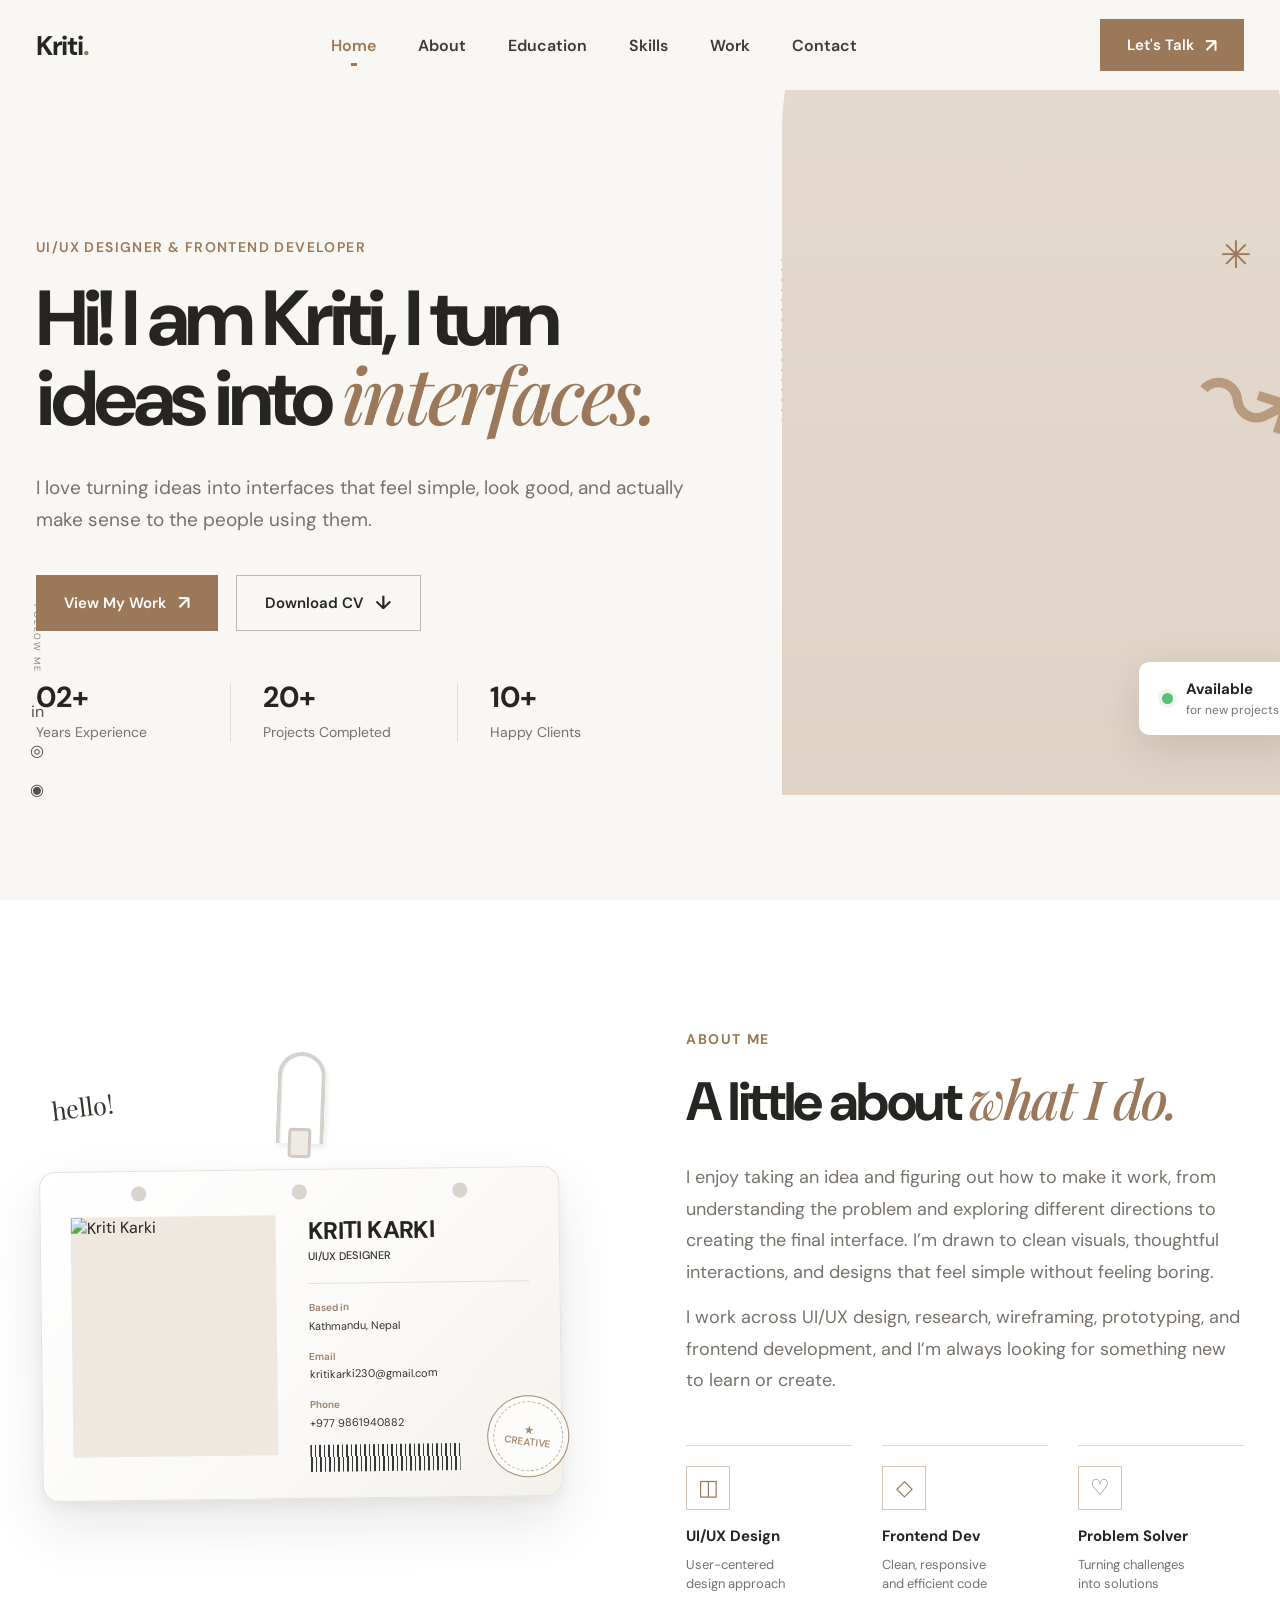
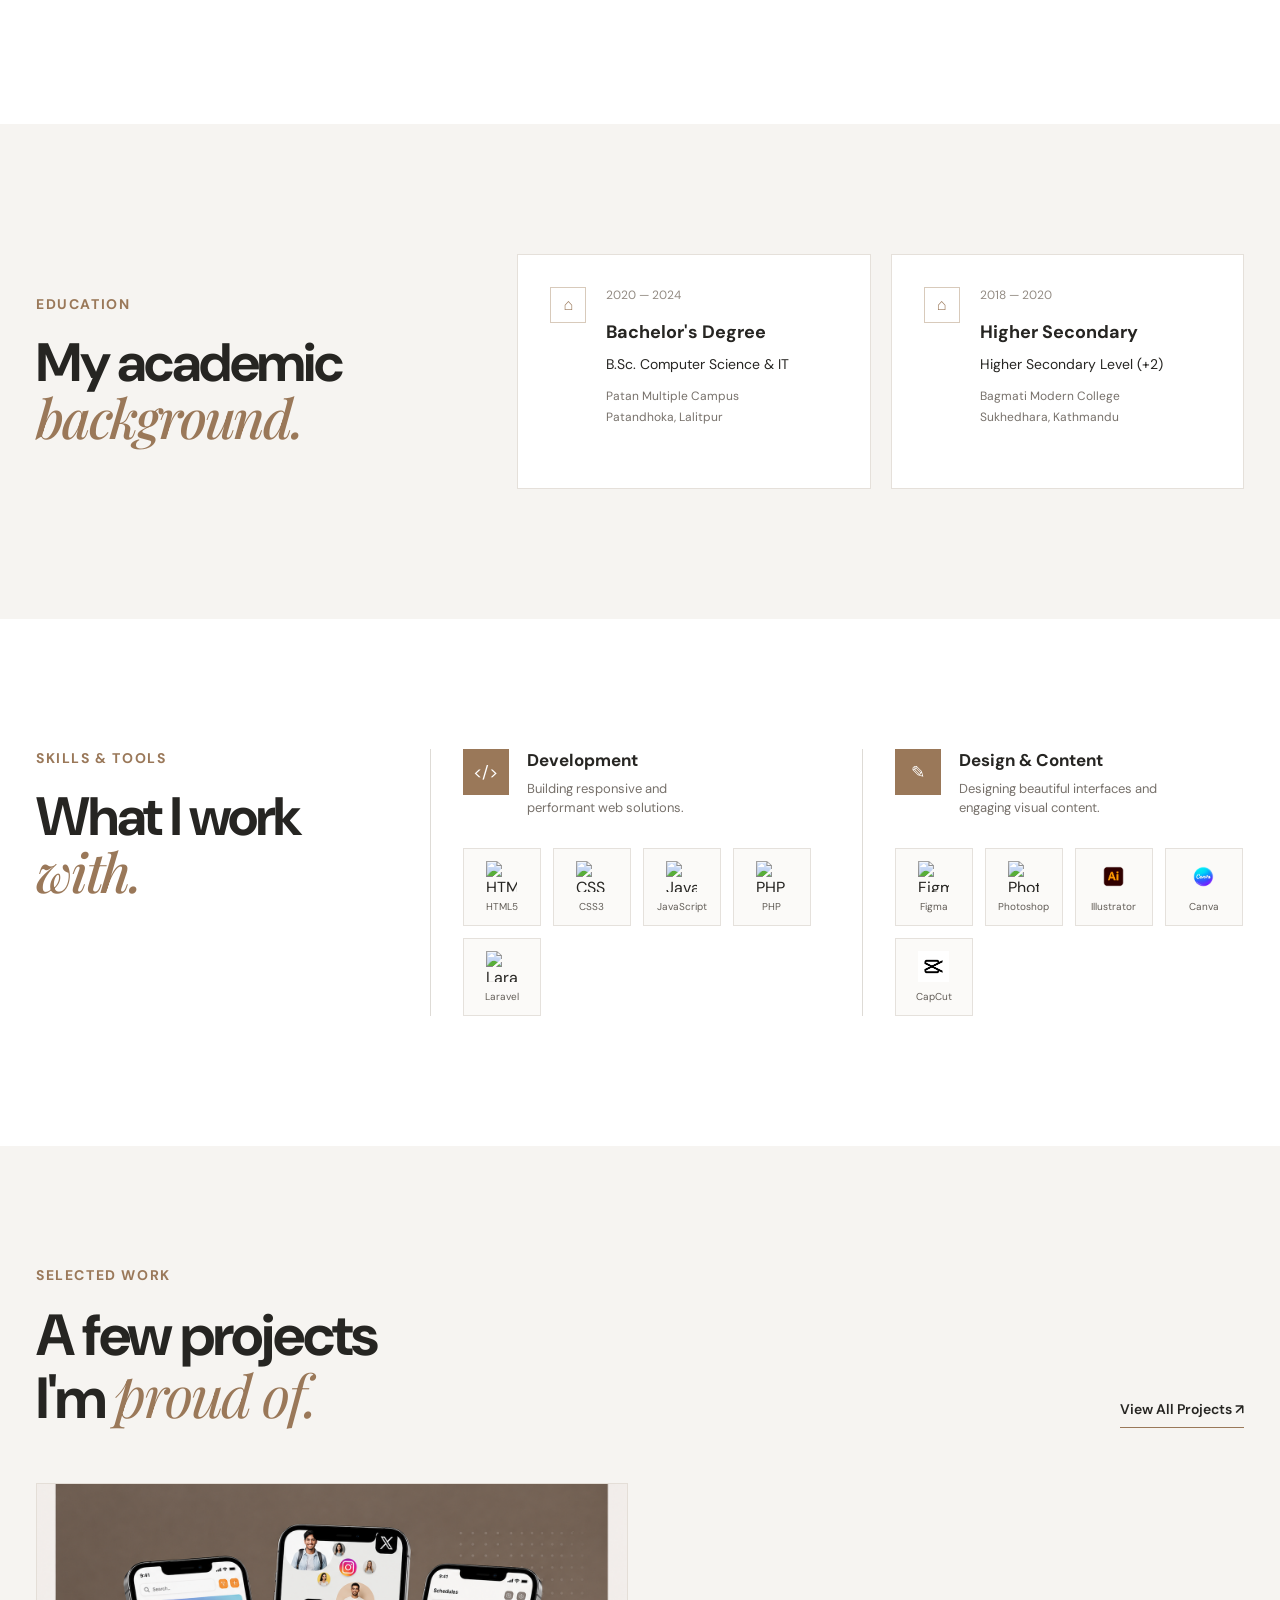
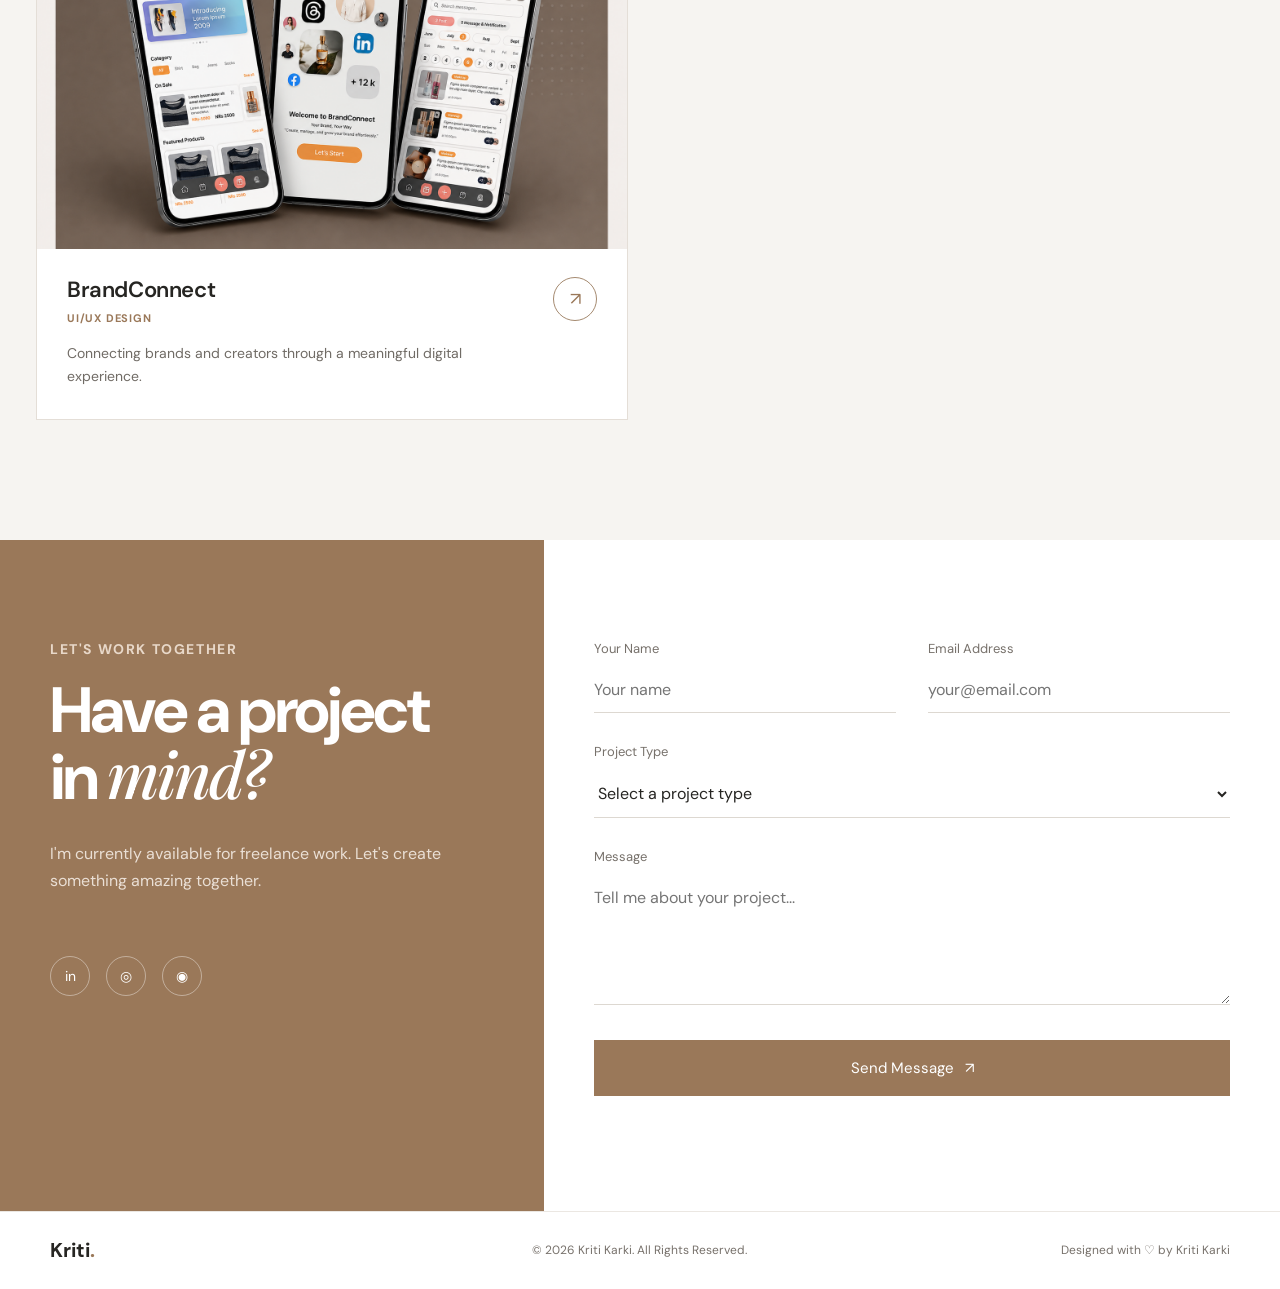
==== commit ebfc4b28: "project remove" ====
--- a/index.html
+++ b/index.html
@@ -592,13 +592,13 @@
 
                     </a>
 
-
-
-                    <!-- ==================================================
+                    <!--
+                    
+                   
                  PROJECT 2 — DATING APP
                  CHANGE IMAGE HERE:
                  assets/images/dating-app.png
-            =================================================== -->
+          
 
                     <a href="datingapp.html" class="project-card reveal">
 
@@ -640,11 +640,10 @@
 
 
 
-                    <!-- ==================================================
+                  
                  PROJECT 3 — DONORCONNECT
                  CHANGE IMAGE HERE:
                  assets/images/donorconnect.png
-            =================================================== -->
 
                     <a href="donorconnect.html" class="project-card reveal">
 
@@ -686,11 +685,11 @@
 
 
 
-                    <!-- ==================================================
+                     ==================================================
                  PROJECT 4 — FMS DASHBOARD
                  CHANGE IMAGE HERE:
                  assets/images/fms-dashboard.png
-            =================================================== -->
+            =================================================== 
 
                     <a href="fms.html" class="project-card project-wide reveal">
 
@@ -732,11 +731,11 @@
 
 
 
-                    <!-- ==================================================
+                     ==================================================
                  PROJECT 5 — WEB EXPERIENCE
                  CHANGE IMAGE HERE:
                  assets/images/web-experience.png
-            =================================================== -->
+            =================================================== 
 
                     <a href="project.html" class="project-card reveal">
 
@@ -778,7 +777,7 @@
 
 
 
-                   <!--<a href="project.html" class="project-card project-dark reveal">
+                   <a href="project.html" class="project-card project-dark reveal">
 
                         <div class="project-visual">
 
@@ -815,7 +814,8 @@
                         </div>
 
                     </a>
-    --> 
+                    -->
+
                   
     
 
